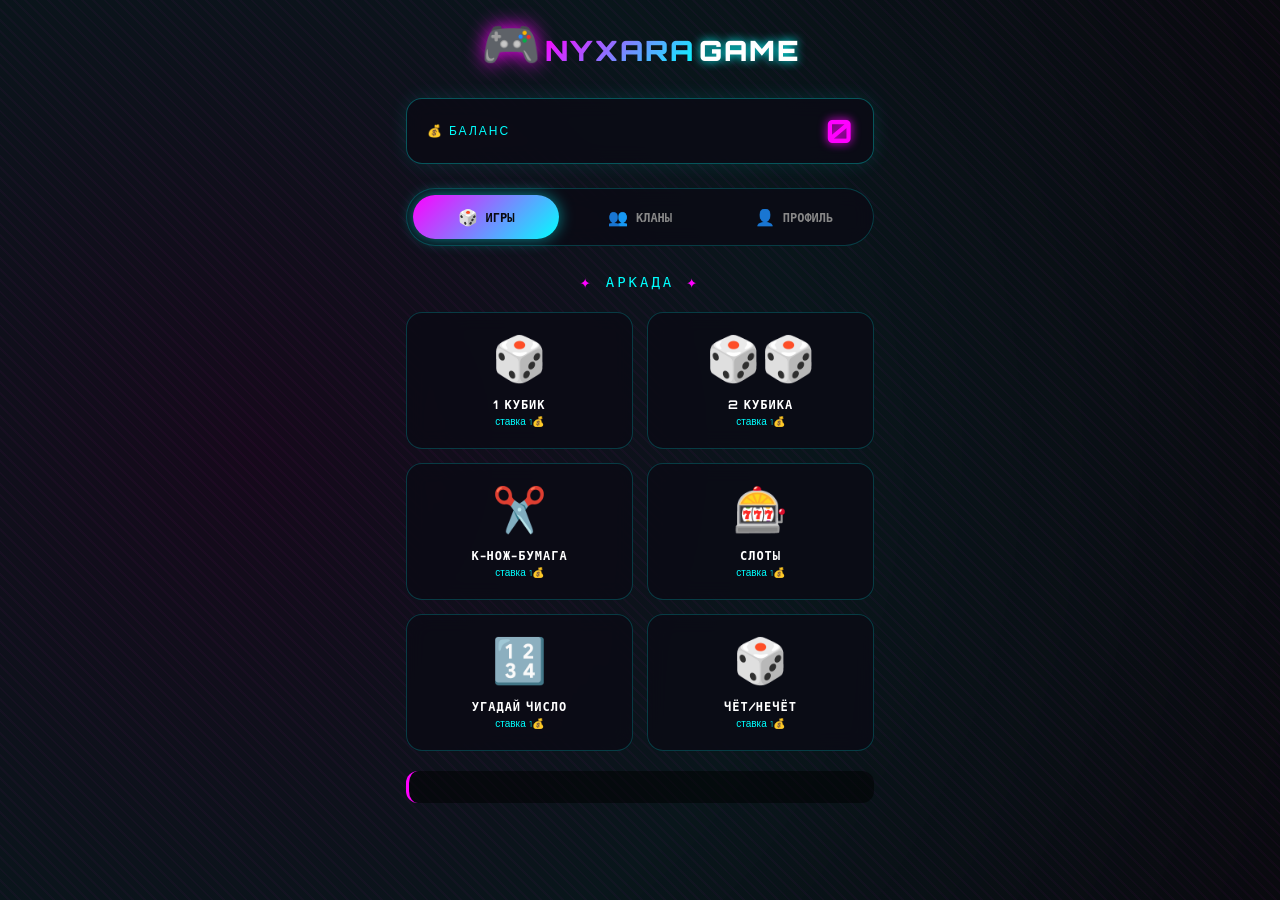
==== web_app/index.html @ 73803b93 "Add files via upload" ====
<!DOCTYPE html>
<html lang="ru">
<head>
    <meta charset="UTF-8">
    <meta name="viewport" content="width=device-width, initial-scale=1.0, user-scalable=no">
    <title>NYXARA GAME</title>
    <link rel="stylesheet" href="style.css">
    <script src="https://telegram.org/js/telegram-web-app.js"></script>
</head>
<body>
    <div class="container">
        <!-- Анимированный фон -->
        <div class="glow-bg"></div>
        
        <!-- Шапка -->
        <div class="header">
            <div class="logo">
                <span class="logo-icon">🎮</span>
                <span class="logo-text">NYXARA</span>
                <span class="logo-glow">GAME</span>
            </div>
            <div class="balance-card">
                <span class="balance-label">💰 БАЛАНС</span>
                <span class="balance-value" id="balance">0</span>
            </div>
        </div>

        <!-- Вкладки -->
        <div class="tabs">
            <button class="tab-btn active" data-tab="games">
                <span class="tab-icon">🎲</span>
                <span>ИГРЫ</span>
            </button>
            <button class="tab-btn" data-tab="clans">
                <span class="tab-icon">👥</span>
                <span>КЛАНЫ</span>
            </button>
            <button class="tab-btn" data-tab="profile">
                <span class="tab-icon">👤</span>
                <span>ПРОФИЛЬ</span>
            </button>
        </div>

        <!-- Вкладка ИГРЫ -->
        <div id="games-tab" class="tab-content active">
            <div class="section-title">
                <span class="title-accent">✦</span> АРКАДА <span class="title-accent">✦</span>
            </div>
            <div class="games-grid">
                <div class="game-card" onclick="showGameModal('dice1')">
                    <div class="game-icon">🎲</div>
                    <div class="game-name">1 КУБИК</div>
                    <div class="game-bet">ставка 1💰</div>
                    <div class="game-hover">▶ ИГРАТЬ</div>
                </div>
                <div class="game-card" onclick="showGameModal('dice2')">
                    <div class="game-icon">🎲🎲</div>
                    <div class="game-name">2 КУБИКА</div>
                    <div class="game-bet">ставка 1💰</div>
                    <div class="game-hover">▶ ИГРАТЬ</div>
                </div>
                <div class="game-card" onclick="showGameModal('rps')">
                    <div class="game-icon">✂️</div>
                    <div class="game-name">К-НОЖ-БУМАГА</div>
                    <div class="game-bet">ставка 1💰</div>
                    <div class="game-hover">▶ ИГРАТЬ</div>
                </div>
                <div class="game-card" onclick="showGameModal('slots')">
                    <div class="game-icon">🎰</div>
                    <div class="game-name">СЛОТЫ</div>
                    <div class="game-bet">ставка 1💰</div>
                    <div class="game-hover">▶ ИГРАТЬ</div>
                </div>
                <div class="game-card" onclick="showGameModal('guess')">
                    <div class="game-icon">🔢</div>
                    <div class="game-name">УГАДАЙ ЧИСЛО</div>
                    <div class="game-bet">ставка 1💰</div>
                    <div class="game-hover">▶ ИГРАТЬ</div>
                </div>
                <div class="game-card" onclick="showGameModal('evenodd')">
                    <div class="game-icon">🎲</div>
                    <div class="game-name">ЧЁТ/НЕЧЁТ</div>
                    <div class="game-bet">ставка 1💰</div>
                    <div class="game-hover">▶ ИГРАТЬ</div>
                </div>
            </div>
            <div id="game-result" class="game-result"></div>
        </div>

        <!-- Вкладка КЛАНЫ -->
        <div id="clans-tab" class="tab-content">
            <div class="section-title">
                <span class="title-accent">✦</span> ГИЛЬДИЯ <span class="title-accent">✦</span>
            </div>
            <div id="clan-info" class="clan-card">
                <div class="loading-spinner"></div>
                <div class="loading-text">ЗАГРУЗКА...</div>
            </div>
            <div class="clan-buttons">
                <button class="btn btn-neon" onclick="showCreateClan()">
                    <span>📋</span> СОЗДАТЬ КЛАН
                </button>
                <button class="btn btn-neon" onclick="showJoinClan()">
                    <span>🔍</span> ВСТУПИТЬ В КЛАН
                </button>
                <button class="btn btn-danger" onclick="leaveClan()">
                    <span>🚪</span> ПОКИНУТЬ КЛАН
                </button>
            </div>
        </div>

        <!-- Вкладка ПРОФИЛЬ -->
        <div id="profile-tab" class="tab-content">
            <div class="profile-card">
                <div class="profile-avatar">
                    <div class="avatar-glow"></div>
                    <div class="avatar-icon">👾</div>
                </div>
                <div class="profile-name" id="username">NYXARA</div>
                <div class="profile-stats">
                    <div class="stat-box">
                        <div class="stat-value" id="games">0</div>
                        <div class="stat-label">ИГР</div>
                    </div>
                    <div class="stat-box">
                        <div class="stat-value" id="wins">0</div>
                        <div class="stat-label">ПОБЕД</div>
                    </div>
                </div>
                <button class="btn btn-gold" onclick="getBonus()">
                    <span>🎁</span> ЕЖЕДНЕВНЫЙ БОНУС
                </button>
                <button class="btn btn-neon" onclick="getReferral()">
                    <span>👥</span> РЕФЕРАЛЬНАЯ ССЫЛКА
                </button>
            </div>
        </div>
    </div>

    <!-- Модальное окно для игр -->
    <div id="game-modal" class="modal">
        <div class="modal-content game-modal">
            <div class="modal-header">
                <span class="modal-title" id="modal-title">ИГРА</span>
                <span class="close" onclick="closeGameModal()">&times;</span>
            </div>
            <div id="game-modal-body" class="modal-body"></div>
        </div>
    </div>

    <!-- Модальное окно для рефералов -->
    <div id="referral-modal" class="modal">
        <div class="modal-content">
            <div class="modal-header">
                <span class="modal-title">👥 РЕФЕРАЛЬНАЯ ССЫЛКА</span>
                <span class="close" onclick="closeReferralModal()">&times;</span>
            </div>
            <div id="referral-body" class="modal-body"></div>
        </div>
    </div>

    <!-- Уведомления -->
    <div id="toast" class="toast"></div>

    <script src="script.js"></script>
</body>
</html>
---- web_app/style.css ----
@import url('https://fonts.googleapis.com/css2?family=Orbitron:wght@400;700;900&family=Rajdhani:wght@300;400;600&display=swap');

* {
    margin: 0;
    padding: 0;
    box-sizing: border-box;
}

body {
    font-family: 'Rajdhani', 'Orbitron', sans-serif;
    background: #0a0a0f;
    min-height: 100vh;
    color: #fff;
    overflow-x: hidden;
}

/* Анимированный фон */
.glow-bg {
    position: fixed;
    top: 0;
    left: 0;
    width: 100%;
    height: 100%;
    background: radial-gradient(circle at 20% 50%, rgba(255, 0, 255, 0.05) 0%, rgba(0, 255, 255, 0.05) 50%, #0a0a0f 100%);
    z-index: -2;
}

.glow-bg::before {
    content: '';
    position: absolute;
    width: 200%;
    height: 200%;
    top: -50%;
    left: -50%;
    background: repeating-linear-gradient(
        45deg,
        rgba(255, 0, 255, 0.03) 0px,
        rgba(255, 0, 255, 0.03) 2px,
        transparent 2px,
        transparent 8px
    );
    animation: bgMove 20s linear infinite;
}

@keyframes bgMove {
    0% { transform: translate(0, 0); }
    100% { transform: translate(50px, 50px); }
}

.container {
    max-width: 500px;
    margin: 0 auto;
    padding: 16px;
    position: relative;
    z-index: 1;
}

/* Шапка */
.header {
    text-align: center;
    margin-bottom: 24px;
}

.logo {
    margin-bottom: 20px;
}

.logo-icon {
    font-size: 48px;
    filter: drop-shadow(0 0 10px #ff00ff);
    display: inline-block;
    animation: pulse 2s infinite;
}

@keyframes pulse {
    0%, 100% { transform: scale(1); text-shadow: 0 0 5px #ff00ff; }
    50% { transform: scale(1.05); text-shadow: 0 0 20px #ff00ff; }
}

.logo-text {
    font-family: 'Orbitron', monospace;
    font-size: 28px;
    font-weight: 900;
    background: linear-gradient(135deg, #ff00ff, #00ffff);
    -webkit-background-clip: text;
    background-clip: text;
    color: transparent;
    letter-spacing: 2px;
}

.logo-glow {
    font-family: 'Orbitron', monospace;
    font-size: 28px;
    font-weight: 900;
    color: #fff;
    text-shadow: 0 0 10px #00ffff;
    letter-spacing: 2px;
}

.balance-card {
    background: rgba(10, 10, 20, 0.8);
    backdrop-filter: blur(10px);
    border: 1px solid rgba(0, 255, 255, 0.3);
    border-radius: 16px;
    padding: 12px 20px;
    display: flex;
    justify-content: space-between;
    align-items: center;
    box-shadow: 0 0 20px rgba(0, 255, 255, 0.1);
}

.balance-label {
    font-size: 12px;
    letter-spacing: 2px;
    color: #00ffff;
    text-transform: uppercase;
}

.balance-value {
    font-size: 32px;
    font-weight: bold;
    font-family: 'Orbitron', monospace;
    color: #ff00ff;
    text-shadow: 0 0 10px #ff00ff;
}

/* Вкладки */
.tabs {
    display: flex;
    gap: 8px;
    background: rgba(10, 10, 20, 0.8);
    backdrop-filter: blur(10px);
    border-radius: 60px;
    padding: 6px;
    margin-bottom: 24px;
    border: 1px solid rgba(0, 255, 255, 0.2);
}

.tab-btn {
    flex: 1;
    padding: 12px;
    border: none;
    background: transparent;
    color: #888;
    font-family: 'Orbitron', monospace;
    font-size: 12px;
    font-weight: bold;
    border-radius: 60px;
    cursor: pointer;
    transition: all 0.3s;
    display: flex;
    align-items: center;
    justify-content: center;
    gap: 8px;
}

.tab-btn .tab-icon {
    font-size: 16px;
}

.tab-btn.active {
    background: linear-gradient(135deg, #ff00ff, #00ffff);
    color: #0a0a0f;
    box-shadow: 0 0 15px rgba(0, 255, 255, 0.5);
}

.tab-content {
    display: none;
}

.tab-content.active {
    display: block;
    animation: fadeIn 0.4s ease;
}

@keyframes fadeIn {
    from { opacity: 0; transform: translateY(20px); }
    to { opacity: 1; transform: translateY(0); }
}

/* Секции */
.section-title {
    text-align: center;
    font-family: 'Orbitron', monospace;
    font-size: 14px;
    letter-spacing: 3px;
    color: #00ffff;
    margin-bottom: 20px;
    display: flex;
    align-items: center;
    justify-content: center;
    gap: 12px;
}

.title-accent {
    color: #ff00ff;
    font-size: 18px;
}

/* Игры */
.games-grid {
    display: grid;
    grid-template-columns: repeat(2, 1fr);
    gap: 14px;
    margin-bottom: 20px;
}

.game-card {
    background: rgba(10, 10, 20, 0.8);
    backdrop-filter: blur(10px);
    border: 1px solid rgba(0, 255, 255, 0.2);
    border-radius: 16px;
    padding: 20px;
    text-align: center;
    cursor: pointer;
    transition: all 0.3s;
    position: relative;
    overflow: hidden;
}

.game-card::before {
    content: '';
    position: absolute;
    top: 0;
    left: -100%;
    width: 100%;
    height: 100%;
    background: linear-gradient(90deg, transparent, rgba(0, 255, 255, 0.1), transparent);
    transition: left 0.5s;
}

.game-card:hover::before {
    left: 100%;
}

.game-card:hover {
    border-color: #ff00ff;
    transform: translateY(-3px);
    box-shadow: 0 5px 20px rgba(255, 0, 255, 0.2);
}

.game-icon {
    font-size: 44px;
    margin-bottom: 8px;
}

.game-name {
    font-family: 'Orbitron', monospace;
    font-size: 12px;
    font-weight: bold;
    letter-spacing: 1px;
    margin-bottom: 4px;
}

.game-bet {
    font-size: 10px;
    color: #00ffff;
}

.game-hover {
    position: absolute;
    bottom: -30px;
    left: 0;
    right: 0;
    background: linear-gradient(135deg, #ff00ff, #00ffff);
    color: #0a0a0f;
    font-size: 10px;
    font-weight: bold;
    padding: 6px;
    transition: bottom 0.3s;
}

.game-card:hover .game-hover {
    bottom: 0;
}

.game-result {
    background: rgba(0, 0, 0, 0.5);
    border-radius: 12px;
    padding: 16px;
    text-align: center;
    font-size: 14px;
    border-left: 3px solid #ff00ff;
}

/* Кланы */
.clan-card {
    background: rgba(10, 10, 20, 0.8);
    backdrop-filter: blur(10px);
    border: 1px solid rgba(0, 255, 255, 0.3);
    border-radius: 20px;
    padding: 24px;
    text-align: center;
    margin-bottom: 20px;
}

.clan-emoji {
    font-size: 64px;
    margin-bottom: 12px;
}

.clan-name {
    font-family: 'Orbitron', monospace;
    font-size: 24px;
    font-weight: bold;
    color: #ff00ff;
    margin-bottom: 8px;
}

.clan-owner {
    font-size: 12px;
    color: #00ffff;
}

.clan-buttons {
    display: flex;
    flex-direction: column;
    gap: 10px;
}

/* Профиль */
.profile-card {
    background: rgba(10, 10, 20, 0.8);
    backdrop-filter: blur(10px);
    border: 1px solid rgba(0, 255, 255, 0.3);
    border-radius: 24px;
    padding: 28px 20px;
    text-align: center;
}

.profile-avatar {
    position: relative;
    display: inline-block;
    margin-bottom: 16px;
}

.avatar-glow {
    position: absolute;
    top: -5px;
    left: -5px;
    right: -5px;
    bottom: -5px;
    border-radius: 50%;
    background: linear-gradient(135deg, #ff00ff, #00ffff);
    opacity: 0.5;
    filter: blur(10px);
    z-index: -1;
}

.avatar-icon {
    font-size: 64px;
}

.profile-name {
    font-family: 'Orbitron', monospace;
    font-size: 20px;
    font-weight: bold;
    margin-bottom: 20px;
    color: #00ffff;
}

.profile-stats {
    display: flex;
    justify-content: center;
    gap: 30px;
    margin-bottom: 24px;
}

.stat-box {
    text-align: center;
}

.stat-value {
    font-family: 'Orbitron', monospace;
    font-size: 28px;
    font-weight: bold;
    color: #ff00ff;
}

.stat-label {
    font-size: 10px;
    letter-spacing: 2px;
    color: #888;
}

/* Кнопки */
.btn {
    width: 100%;
    padding: 14px;
    border: none;
    border-radius: 12px;
    font-family: 'Orbitron', monospace;
    font-size: 12px;
    font-weight: bold;
    letter-spacing: 1px;
    cursor: pointer;
    transition: all 0.3s;
    display: flex;
    align-items: center;
    justify-content: center;
    gap: 10px;
    margin-bottom: 10px;
}

.btn-gold {
    background: linear-gradient(135deg, #ffd700, #ffaa00);
    color: #0a0a0f;
    box-shadow: 0 0 15px rgba(255, 215, 0, 0.3);
}

.btn-gold:hover {
    transform: translateY(-2px);
    box-shadow: 0 5px 25px rgba(255, 215, 0, 0.5);
}

.btn-neon {
    background: rgba(0, 255, 255, 0.1);
    border: 1px solid #00ffff;
    color: #00ffff;
}

.btn-neon:hover {
    background: rgba(0, 255, 255, 0.2);
    box-shadow: 0 0 15px rgba(0, 255, 255, 0.3);
    transform: translateY(-2px);
}

.btn-danger {
    background: rgba(255, 0, 0, 0.2);
    border: 1px solid #ff4444;
    color: #ff4444;
}

.btn-danger:hover {
    background: rgba(255, 0, 0, 0.3);
    transform: translateY(-2px);
}

/* Модальные окна */
.modal {
    display: none;
    position: fixed;
    top: 0;
    left: 0;
    width: 100%;
    height: 100%;
    background: rgba(0, 0, 0, 0.9);
    backdrop-filter: blur(5px);
    z-index: 2000;
    justify-content: center;
    align-items: center;
}

.modal-content {
    background: linear-gradient(135deg, #1a1a2e, #0a0a1a);
    border: 1px solid #ff00ff;
    border-radius: 24px;
    width: 90%;
    max-width: 350px;
    position: relative;
    box-shadow: 0 0 50px rgba(255, 0, 255, 0.3);
}

.modal-header {
    padding: 16px 20px;
    border-bottom: 1px solid rgba(0, 255, 255, 0.3);
    display: flex;
    justify-content: space-between;
    align-items: center;
}

.modal-title {
    font-family: 'Orbitron', monospace;
    font-size: 16px;
    font-weight: bold;
    color: #ff00ff;
}

.close {
    font-size: 28px;
    cursor: pointer;
    color: #888;
    transition: color 0.3s;
}

.close:hover {
    color: #ff00ff;
}

.modal-body {
    padding: 24px;
}

/* Формы в модалках */
.modal-input {
    width: 100%;
    padding: 14px;
    margin: 12px 0;
    background: rgba(0, 0, 0, 0.5);
    border: 1px solid #00ffff;
    border-radius: 12px;
    color: white;
    font-size: 16px;
    font-family: monospace;
}

.modal-input:focus {
    outline: none;
    border-color: #ff00ff;
    box-shadow: 0 0 10px #ff00ff;
}

/* Игровые элементы */
.dice-buttons {
    display: grid;
    grid-template-columns: repeat(3, 1fr);
    gap: 12px;
    margin: 20px 0;
}

.dice-btn {
    background: rgba(0, 255, 255, 0.1);
    border: 1px solid #00ffff;
    padding: 16px;
    font-size: 24px;
    font-weight: bold;
    border-radius: 12px;
    cursor: pointer;
    transition: all 0.2s;
}

.dice-btn:hover {
    background: rgba(0, 255, 255, 0.3);
    transform: scale(1.05);
}

.rps-buttons {
    display: flex;
    gap: 12px;
    margin: 20px 0;
}

.rps-btn {
    flex: 1;
    background: rgba(0, 255, 255, 0.1);
    border: 1px solid #00ffff;
    padding: 16px;
    font-size: 28px;
    border-radius: 12px;
    cursor: pointer;
    transition: all 0.2s;
}

.rps-btn:hover {
    background: rgba(0, 255, 255, 0.3);
    transform: scale(1.05);
}

.evenodd-buttons {
    display: flex;
    gap: 12px;
    margin: 20px 0;
}

.evenodd-btn {
    flex: 1;
    background: rgba(0, 255, 255, 0.1);
    border: 1px solid #00ffff;
    padding: 16px;
    font-size: 18px;
    font-weight: bold;
    border-radius: 12px;
    cursor: pointer;
    transition: all 0.2s;
}

/* Загрузка */
.loading-spinner {
    width: 40px;
    height: 40px;
    border: 3px solid rgba(0, 255, 255, 0.2);
    border-top-color: #00ffff;
    border-radius: 50%;
    animation: spin 1s linear infinite;
    margin: 20px auto;
}

@keyframes spin {
    to { transform: rotate(360deg); }
}

.loading-text {
    text-align: center;
    color: #888;
    font-size: 12px;
    letter-spacing: 2px;
}

/* Уведомления */
.toast {
    position: fixed;
    bottom: 20px;
    left: 50%;
    transform: translateX(-50%);
    background: rgba(0, 0, 0, 0.95);
    border: 1px solid #ff00ff;
    border-radius: 30px;
    padding: 12px 24px;
    font-size: 14px;
    font-weight: bold;
    z-index: 3000;
    display: none;
    white-space: nowrap;
    font-family: monospace;
}

.toast.show {
    display: block;
    animation: slideUp 0.3s ease;
}

@keyframes slideUp {
    from { transform: translate(-50%, 100px); opacity: 0; }
    to { transform: translate(-50%, 0); opacity: 1; }
}

/* Адаптив */
@media (max-width: 450px) {
    .container {
        padding: 12px;
    }
    
    .games-grid {
        gap: 10px;
    }
    
    .game-card {
        padding: 14px;
    }
    
    .game-icon {
        font-size: 36px;
    }
    
    .game-name {
        font-size: 10px;
    }
}
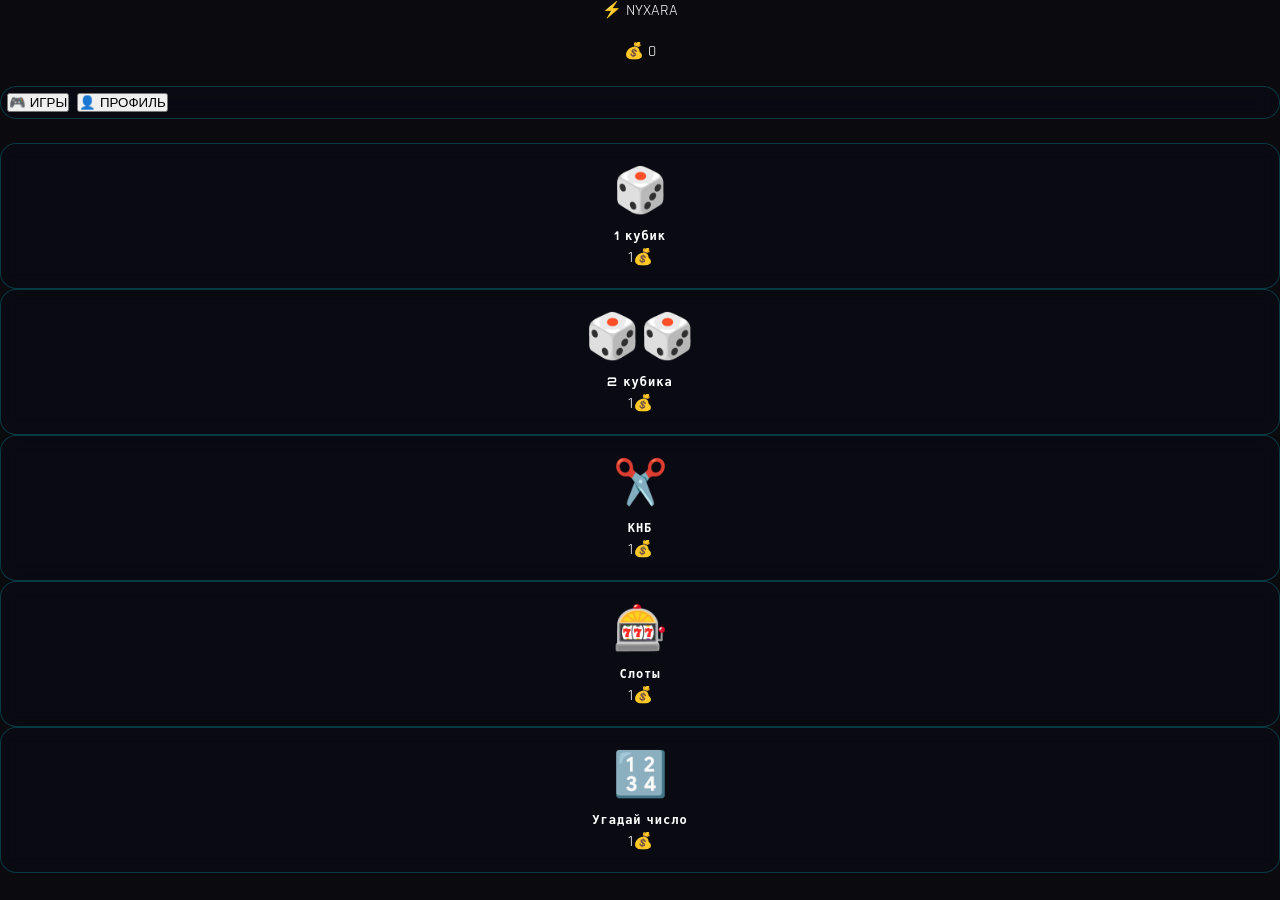
==== commit 026c03fd: "Update index.html" ====
--- a/web_app/index.html
+++ b/web_app/index.html
@@ -3,165 +3,76 @@
 <head>
     <meta charset="UTF-8">
     <meta name="viewport" content="width=device-width, initial-scale=1.0, user-scalable=no">
-    <title>NYXARA GAME</title>
+    <title>NYXARA</title>
     <link rel="stylesheet" href="style.css">
     <script src="https://telegram.org/js/telegram-web-app.js"></script>
 </head>
 <body>
-    <div class="container">
-        <!-- Анимированный фон -->
-        <div class="glow-bg"></div>
-        
-        <!-- Шапка -->
+    <div class="app">
         <div class="header">
-            <div class="logo">
-                <span class="logo-icon">🎮</span>
-                <span class="logo-text">NYXARA</span>
-                <span class="logo-glow">GAME</span>
-            </div>
-            <div class="balance-card">
-                <span class="balance-label">💰 БАЛАНС</span>
-                <span class="balance-value" id="balance">0</span>
-            </div>
+            <div class="logo">⚡ NYXARA</div>
+            <div class="balance">💰 <span id="balance">0</span></div>
         </div>
 
-        <!-- Вкладки -->
         <div class="tabs">
-            <button class="tab-btn active" data-tab="games">
-                <span class="tab-icon">🎲</span>
-                <span>ИГРЫ</span>
-            </button>
-            <button class="tab-btn" data-tab="clans">
-                <span class="tab-icon">👥</span>
-                <span>КЛАНЫ</span>
-            </button>
-            <button class="tab-btn" data-tab="profile">
-                <span class="tab-icon">👤</span>
-                <span>ПРОФИЛЬ</span>
-            </button>
+            <button class="tab active" data-tab="games">🎮 ИГРЫ</button>
+            <button class="tab" data-tab="profile">👤 ПРОФИЛЬ</button>
         </div>
 
-        <!-- Вкладка ИГРЫ -->
-        <div id="games-tab" class="tab-content active">
-            <div class="section-title">
-                <span class="title-accent">✦</span> АРКАДА <span class="title-accent">✦</span>
-            </div>
-            <div class="games-grid">
-                <div class="game-card" onclick="showGameModal('dice1')">
+        <div id="games" class="tab-content active">
+            <div class="game-list">
+                <div class="game-card" onclick="gameDice1()">
                     <div class="game-icon">🎲</div>
-                    <div class="game-name">1 КУБИК</div>
-                    <div class="game-bet">ставка 1💰</div>
-                    <div class="game-hover">▶ ИГРАТЬ</div>
+                    <div class="game-name">1 кубик</div>
+                    <div class="game-cost">1💰</div>
                 </div>
-                <div class="game-card" onclick="showGameModal('dice2')">
+                <div class="game-card" onclick="gameDice2()">
                     <div class="game-icon">🎲🎲</div>
-                    <div class="game-name">2 КУБИКА</div>
-                    <div class="game-bet">ставка 1💰</div>
-                    <div class="game-hover">▶ ИГРАТЬ</div>
+                    <div class="game-name">2 кубика</div>
+                    <div class="game-cost">1💰</div>
                 </div>
-                <div class="game-card" onclick="showGameModal('rps')">
+                <div class="game-card" onclick="gameRPS()">
                     <div class="game-icon">✂️</div>
-                    <div class="game-name">К-НОЖ-БУМАГА</div>
-                    <div class="game-bet">ставка 1💰</div>
-                    <div class="game-hover">▶ ИГРАТЬ</div>
+                    <div class="game-name">КНБ</div>
+                    <div class="game-cost">1💰</div>
                 </div>
-                <div class="game-card" onclick="showGameModal('slots')">
+                <div class="game-card" onclick="gameSlots()">
                     <div class="game-icon">🎰</div>
-                    <div class="game-name">СЛОТЫ</div>
-                    <div class="game-bet">ставка 1💰</div>
-                    <div class="game-hover">▶ ИГРАТЬ</div>
+                    <div class="game-name">Слоты</div>
+                    <div class="game-cost">1💰</div>
                 </div>
-                <div class="game-card" onclick="showGameModal('guess')">
+                <div class="game-card" onclick="gameGuess()">
                     <div class="game-icon">🔢</div>
-                    <div class="game-name">УГАДАЙ ЧИСЛО</div>
-                    <div class="game-bet">ставка 1💰</div>
-                    <div class="game-hover">▶ ИГРАТЬ</div>
-                </div>
-                <div class="game-card" onclick="showGameModal('evenodd')">
-                    <div class="game-icon">🎲</div>
-                    <div class="game-name">ЧЁТ/НЕЧЁТ</div>
-                    <div class="game-bet">ставка 1💰</div>
-                    <div class="game-hover">▶ ИГРАТЬ</div>
+                    <div class="game-name">Угадай число</div>
+                    <div class="game-cost">1💰</div>
                 </div>
             </div>
-            <div id="game-result" class="game-result"></div>
+            <div id="result" class="result"></div>
         </div>
 
-        <!-- Вкладка КЛАНЫ -->
-        <div id="clans-tab" class="tab-content">
-            <div class="section-title">
-                <span class="title-accent">✦</span> ГИЛЬДИЯ <span class="title-accent">✦</span>
-            </div>
-            <div id="clan-info" class="clan-card">
-                <div class="loading-spinner"></div>
-                <div class="loading-text">ЗАГРУЗКА...</div>
-            </div>
-            <div class="clan-buttons">
-                <button class="btn btn-neon" onclick="showCreateClan()">
-                    <span>📋</span> СОЗДАТЬ КЛАН
-                </button>
-                <button class="btn btn-neon" onclick="showJoinClan()">
-                    <span>🔍</span> ВСТУПИТЬ В КЛАН
-                </button>
-                <button class="btn btn-danger" onclick="leaveClan()">
-                    <span>🚪</span> ПОКИНУТЬ КЛАН
-                </button>
-            </div>
-        </div>
-
-        <!-- Вкладка ПРОФИЛЬ -->
-        <div id="profile-tab" class="tab-content">
+        <div id="profile" class="tab-content">
             <div class="profile-card">
-                <div class="profile-avatar">
-                    <div class="avatar-glow"></div>
-                    <div class="avatar-icon">👾</div>
+                <div class="avatar">👤</div>
+                <div class="username" id="username">Игрок</div>
+                <div class="stats">
+                    <div>🎮 <span id="gamesCount">0</span></div>
+                    <div>🏆 <span id="winsCount">0</span></div>
                 </div>
-                <div class="profile-name" id="username">NYXARA</div>
-                <div class="profile-stats">
-                    <div class="stat-box">
-                        <div class="stat-value" id="games">0</div>
-                        <div class="stat-label">ИГР</div>
-                    </div>
-                    <div class="stat-box">
-                        <div class="stat-value" id="wins">0</div>
-                        <div class="stat-label">ПОБЕД</div>
-                    </div>
-                </div>
-                <button class="btn btn-gold" onclick="getBonus()">
-                    <span>🎁</span> ЕЖЕДНЕВНЫЙ БОНУС
-                </button>
-                <button class="btn btn-neon" onclick="getReferral()">
-                    <span>👥</span> РЕФЕРАЛЬНАЯ ССЫЛКА
-                </button>
+                <button class="bonus-btn" onclick="getBonus()">🎁 БОНУС</button>
             </div>
         </div>
     </div>
 
-    <!-- Модальное окно для игр -->
-    <div id="game-modal" class="modal">
-        <div class="modal-content game-modal">
+    <div id="modal" class="modal">
+        <div class="modal-content">
             <div class="modal-header">
-                <span class="modal-title" id="modal-title">ИГРА</span>
-                <span class="close" onclick="closeGameModal()">&times;</span>
+                <span id="modalTitle">ИГРА</span>
+                <span class="close" onclick="closeModal()">✕</span>
             </div>
-            <div id="game-modal-body" class="modal-body"></div>
+            <div id="modalBody"></div>
         </div>
     </div>
 
-    <!-- Модальное окно для рефералов -->
-    <div id="referral-modal" class="modal">
-        <div class="modal-content">
-            <div class="modal-header">
-                <span class="modal-title">👥 РЕФЕРАЛЬНАЯ ССЫЛКА</span>
-                <span class="close" onclick="closeReferralModal()">&times;</span>
-            </div>
-            <div id="referral-body" class="modal-body"></div>
-        </div>
-    </div>
-
-    <!-- Уведомления -->
-    <div id="toast" class="toast"></div>
-
     <script src="script.js"></script>
 </body>
-</html>+</html>
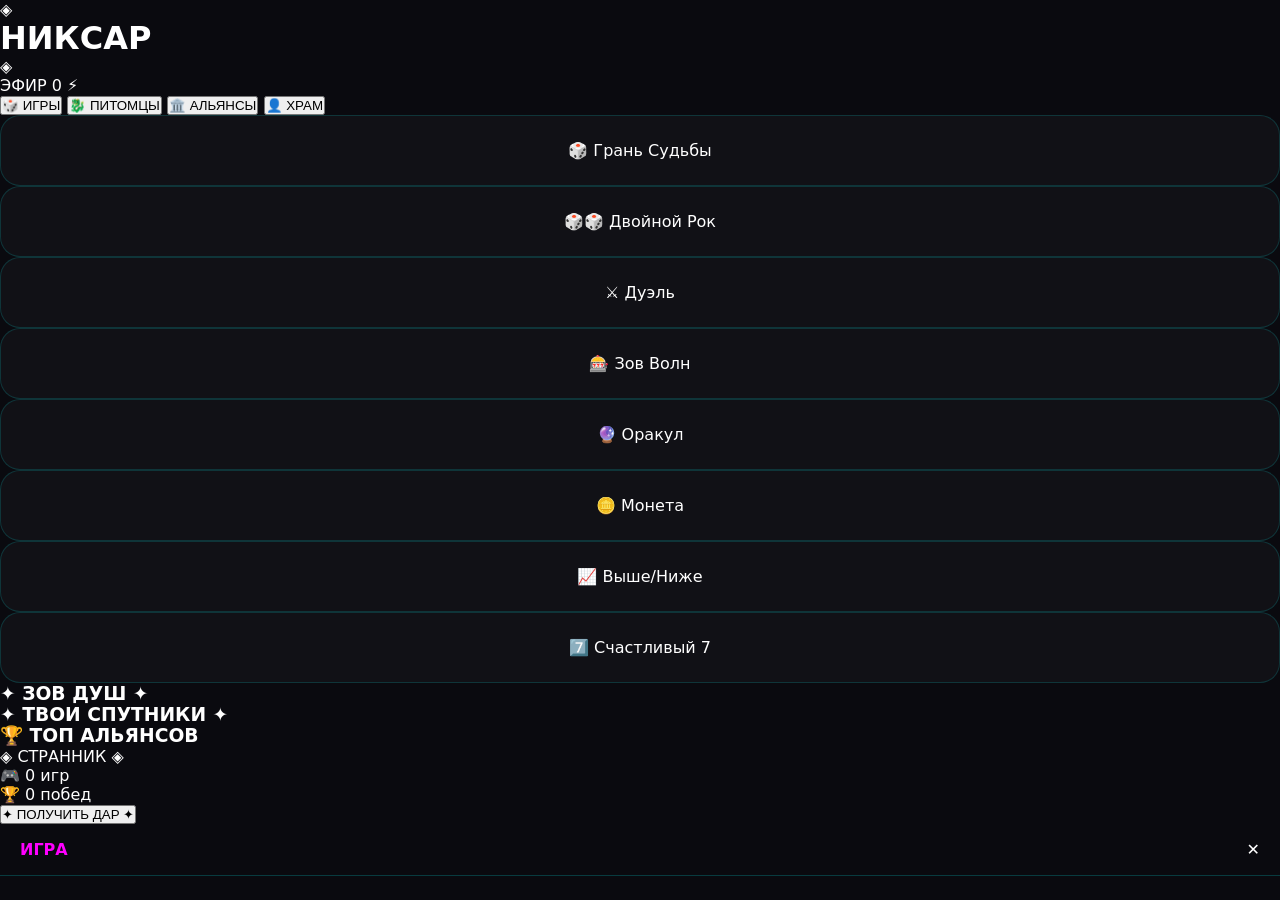
==== commit f80d89ba: "Update index.html" ====
--- a/web_app/index.html
+++ b/web_app/index.html
@@ -2,74 +2,96 @@
 <html lang="ru">
 <head>
     <meta charset="UTF-8">
-    <meta name="viewport" content="width=device-width, initial-scale=1.0, user-scalable=no">
-    <title>NYXARA</title>
+    <meta name="viewport" content="width=device-width, initial-scale=1.0, user-scalable=no, viewport-fit=cover">
+    <title>НИКСАР · Мистические врата</title>
     <link rel="stylesheet" href="style.css">
     <script src="https://telegram.org/js/telegram-web-app.js"></script>
 </head>
 <body>
-    <div class="app">
-        <div class="header">
-            <div class="logo">⚡ NYXARA</div>
-            <div class="balance">💰 <span id="balance">0</span></div>
+    <div class="cosmic-void"></div>
+    <div class="star-dust"></div>
+
+    <div class="game-universe">
+        <!-- Шапка -->
+        <header class="ethereal-header">
+            <div class="rune-title">
+                <span class="rune">◈</span>
+                <h1>НИКСАР</h1>
+                <span class="rune">◈</span>
+            </div>
+            <div class="soul-balance">
+                <span class="balance-name">ЭФИР</span>
+                <span class="balance-number" id="balance">0</span>
+                <span class="balance-sigil">⚡</span>
+            </div>
+        </header>
+
+        <!-- Навигация -->
+        <nav class="mystic-nav">
+            <button class="nav-tab active" data-tab="games">🎲 ИГРЫ</button>
+            <button class="nav-tab" data-tab="pets">🐉 ПИТОМЦЫ</button>
+            <button class="nav-tab" data-tab="alliances">🏛️ АЛЬЯНСЫ</button>
+            <button class="nav-tab" data-tab="profile">👤 ХРАМ</button>
+        </nav>
+
+        <!-- Вкладка ИГРЫ -->
+        <div id="games" class="dimension active">
+            <div class="games-crystal">
+                <!-- 15 игр (кратко) -->
+                <div class="game-card" data-game="dice1">🎲 Грань Судьбы</div>
+                <div class="game-card" data-game="dice2">🎲🎲 Двойной Рок</div>
+                <div class="game-card" data-game="rps">⚔️ Дуэль</div>
+                <div class="game-card" data-game="slots">🎰 Зов Волн</div>
+                <div class="game-card" data-game="guess">🔮 Оракул</div>
+                <div class="game-card" data-game="coinflip">🪙 Монета</div>
+                <div class="game-card" data-game="higher">📈 Выше/Ниже</div>
+                <div class="game-card" data-game="lucky7">7️⃣ Счастливый 7</div>
+            </div>
+            <div id="oracle-response" class="oracle-glow"></div>
         </div>
 
-        <div class="tabs">
-            <button class="tab active" data-tab="games">🎮 ИГРЫ</button>
-            <button class="tab" data-tab="profile">👤 ПРОФИЛЬ</button>
+        <!-- Вкладка ПИТОМЦЫ (магазин + мои питомцы) -->
+        <div id="pets" class="dimension">
+            <div class="pet-market">
+                <h3>✦ ЗОВ ДУШ ✦</h3>
+                <div id="shopPets" class="pet-grid"></div>
+                <h3>✦ ТВОИ СПУТНИКИ ✦</h3>
+                <div id="myPets" class="pet-grid"></div>
+            </div>
         </div>
 
-        <div id="games" class="tab-content active">
-            <div class="game-list">
-                <div class="game-card" onclick="gameDice1()">
-                    <div class="game-icon">🎲</div>
-                    <div class="game-name">1 кубик</div>
-                    <div class="game-cost">1💰</div>
-                </div>
-                <div class="game-card" onclick="gameDice2()">
-                    <div class="game-icon">🎲🎲</div>
-                    <div class="game-name">2 кубика</div>
-                    <div class="game-cost">1💰</div>
-                </div>
-                <div class="game-card" onclick="gameRPS()">
-                    <div class="game-icon">✂️</div>
-                    <div class="game-name">КНБ</div>
-                    <div class="game-cost">1💰</div>
-                </div>
-                <div class="game-card" onclick="gameSlots()">
-                    <div class="game-icon">🎰</div>
-                    <div class="game-name">Слоты</div>
-                    <div class="game-cost">1💰</div>
-                </div>
-                <div class="game-card" onclick="gameGuess()">
-                    <div class="game-icon">🔢</div>
-                    <div class="game-name">Угадай число</div>
-                    <div class="game-cost">1💰</div>
+        <!-- Вкладка АЛЬЯНСЫ -->
+        <div id="alliances" class="dimension">
+            <div class="alliance-temple">
+                <div id="alliancePanel"></div>
+                <div class="alliance-leaderboard">
+                    <h3>🏆 ТОП АЛЬЯНСОВ</h3>
+                    <div id="topAlliances"></div>
                 </div>
             </div>
-            <div id="result" class="result"></div>
         </div>
 
-        <div id="profile" class="tab-content">
-            <div class="profile-card">
-                <div class="avatar">👤</div>
-                <div class="username" id="username">Игрок</div>
-                <div class="stats">
-                    <div>🎮 <span id="gamesCount">0</span></div>
-                    <div>🏆 <span id="winsCount">0</span></div>
+        <!-- Вкладка ПРОФИЛЬ -->
+        <div id="profile" class="dimension">
+            <div class="profile-sanctum">
+                <div class="astral-id">◈ <span id="username">СТРАННИК</span> ◈</div>
+                <div class="stat-runes">
+                    <div>🎮 <span id="gamesCount">0</span> игр</div>
+                    <div>🏆 <span id="winsCount">0</span> побед</div>
                 </div>
-                <button class="bonus-btn" onclick="getBonus()">🎁 БОНУС</button>
+                <button id="bonusBtn" class="ritual-button">✦ ПОЛУЧИТЬ ДАР ✦</button>
             </div>
         </div>
     </div>
 
-    <div id="modal" class="modal">
-        <div class="modal-content">
+    <!-- Модалка для игр -->
+    <div id="gameModal" class="astral-modal">
+        <div class="modal-crystal">
             <div class="modal-header">
                 <span id="modalTitle">ИГРА</span>
-                <span class="close" onclick="closeModal()">✕</span>
+                <span class="modal-close">✕</span>
             </div>
-            <div id="modalBody"></div>
+            <div id="modalBody" class="modal-body"></div>
         </div>
     </div>
 
--- a/web_app/style.css
+++ b/web_app/style.css
@@ -1,5 +1,3 @@
-@import url('https://fonts.googleapis.com/css2?family=Orbitron:wght@400;700;900&family=Rajdhani:wght@300;400;600&display=swap');
-
 * {
     margin: 0;
     padding: 0;
@@ -7,161 +5,72 @@
 }
 
 body {
-    font-family: 'Rajdhani', 'Orbitron', sans-serif;
     background: #0a0a0f;
+    font-family: 'Segoe UI', system-ui, -apple-system, sans-serif;
+    color: #fff;
     min-height: 100vh;
-    color: #fff;
-    overflow-x: hidden;
-}
-
-/* Анимированный фон */
-.glow-bg {
-    position: fixed;
-    top: 0;
-    left: 0;
-    width: 100%;
-    height: 100%;
-    background: radial-gradient(circle at 20% 50%, rgba(255, 0, 255, 0.05) 0%, rgba(0, 255, 255, 0.05) 50%, #0a0a0f 100%);
-    z-index: -2;
-}
-
-.glow-bg::before {
-    content: '';
-    position: absolute;
-    width: 200%;
-    height: 200%;
-    top: -50%;
-    left: -50%;
-    background: repeating-linear-gradient(
-        45deg,
-        rgba(255, 0, 255, 0.03) 0px,
-        rgba(255, 0, 255, 0.03) 2px,
-        transparent 2px,
-        transparent 8px
-    );
-    animation: bgMove 20s linear infinite;
-}
-
-@keyframes bgMove {
-    0% { transform: translate(0, 0); }
-    100% { transform: translate(50px, 50px); }
-}
-
-.container {
+}
+
+.app {
     max-width: 500px;
     margin: 0 auto;
-    padding: 16px;
-    position: relative;
-    z-index: 1;
-}
-
-/* Шапка */
+    padding: 20px;
+}
+
 .header {
-    text-align: center;
-    margin-bottom: 24px;
+    display: flex;
+    justify-content: space-between;
+    align-items: baseline;
+    margin-bottom: 30px;
+    padding-bottom: 15px;
+    border-bottom: 1px solid rgba(0, 255, 255, 0.2);
 }
 
 .logo {
-    margin-bottom: 20px;
-}
-
-.logo-icon {
-    font-size: 48px;
-    filter: drop-shadow(0 0 10px #ff00ff);
-    display: inline-block;
-    animation: pulse 2s infinite;
-}
-
-@keyframes pulse {
-    0%, 100% { transform: scale(1); text-shadow: 0 0 5px #ff00ff; }
-    50% { transform: scale(1.05); text-shadow: 0 0 20px #ff00ff; }
-}
-
-.logo-text {
-    font-family: 'Orbitron', monospace;
-    font-size: 28px;
-    font-weight: 900;
-    background: linear-gradient(135deg, #ff00ff, #00ffff);
+    font-size: 22px;
+    font-weight: bold;
+    letter-spacing: 2px;
+    background: linear-gradient(135deg, #00ffff, #ff00ff);
     -webkit-background-clip: text;
     background-clip: text;
     color: transparent;
-    letter-spacing: 2px;
-}
-
-.logo-glow {
-    font-family: 'Orbitron', monospace;
-    font-size: 28px;
-    font-weight: 900;
-    color: #fff;
-    text-shadow: 0 0 10px #00ffff;
-    letter-spacing: 2px;
-}
-
-.balance-card {
-    background: rgba(10, 10, 20, 0.8);
-    backdrop-filter: blur(10px);
-    border: 1px solid rgba(0, 255, 255, 0.3);
-    border-radius: 16px;
-    padding: 12px 20px;
-    display: flex;
-    justify-content: space-between;
-    align-items: center;
-    box-shadow: 0 0 20px rgba(0, 255, 255, 0.1);
-}
-
-.balance-label {
-    font-size: 12px;
-    letter-spacing: 2px;
+}
+
+.balance {
+    font-size: 20px;
+    font-weight: bold;
     color: #00ffff;
-    text-transform: uppercase;
-}
-
-.balance-value {
-    font-size: 32px;
-    font-weight: bold;
-    font-family: 'Orbitron', monospace;
+}
+
+.balance span {
     color: #ff00ff;
-    text-shadow: 0 0 10px #ff00ff;
-}
-
-/* Вкладки */
+}
+
 .tabs {
     display: flex;
-    gap: 8px;
-    background: rgba(10, 10, 20, 0.8);
-    backdrop-filter: blur(10px);
+    gap: 10px;
+    margin-bottom: 25px;
+    background: rgba(255, 255, 255, 0.03);
     border-radius: 60px;
-    padding: 6px;
-    margin-bottom: 24px;
-    border: 1px solid rgba(0, 255, 255, 0.2);
-}
-
-.tab-btn {
+    padding: 5px;
+}
+
+.tab {
     flex: 1;
     padding: 12px;
     border: none;
     background: transparent;
     color: #888;
-    font-family: 'Orbitron', monospace;
-    font-size: 12px;
+    font-size: 14px;
     font-weight: bold;
     border-radius: 60px;
     cursor: pointer;
-    transition: all 0.3s;
-    display: flex;
-    align-items: center;
-    justify-content: center;
-    gap: 8px;
-}
-
-.tab-btn .tab-icon {
-    font-size: 16px;
-}
-
-.tab-btn.active {
-    background: linear-gradient(135deg, #ff00ff, #00ffff);
+    transition: all 0.2s;
+}
+
+.tab.active {
+    background: linear-gradient(135deg, #00ffff, #ff00ff);
     color: #0a0a0f;
-    box-shadow: 0 0 15px rgba(0, 255, 255, 0.5);
 }
 
 .tab-content {
@@ -170,273 +79,118 @@
 
 .tab-content.active {
     display: block;
-    animation: fadeIn 0.4s ease;
-}
-
-@keyframes fadeIn {
-    from { opacity: 0; transform: translateY(20px); }
+    animation: fade 0.3s;
+}
+
+@keyframes fade {
+    from { opacity: 0; transform: translateY(10px); }
     to { opacity: 1; transform: translateY(0); }
 }
 
-/* Секции */
-.section-title {
-    text-align: center;
-    font-family: 'Orbitron', monospace;
-    font-size: 14px;
-    letter-spacing: 3px;
-    color: #00ffff;
-    margin-bottom: 20px;
-    display: flex;
-    align-items: center;
-    justify-content: center;
-    gap: 12px;
-}
-
-.title-accent {
-    color: #ff00ff;
-    font-size: 18px;
-}
-
-/* Игры */
-.games-grid {
+.game-list {
     display: grid;
     grid-template-columns: repeat(2, 1fr);
-    gap: 14px;
-    margin-bottom: 20px;
+    gap: 15px;
 }
 
 .game-card {
-    background: rgba(10, 10, 20, 0.8);
-    backdrop-filter: blur(10px);
-    border: 1px solid rgba(0, 255, 255, 0.2);
-    border-radius: 16px;
-    padding: 20px;
-    text-align: center;
-    cursor: pointer;
-    transition: all 0.3s;
-    position: relative;
-    overflow: hidden;
-}
-
-.game-card::before {
-    content: '';
-    position: absolute;
-    top: 0;
-    left: -100%;
-    width: 100%;
-    height: 100%;
-    background: linear-gradient(90deg, transparent, rgba(0, 255, 255, 0.1), transparent);
-    transition: left 0.5s;
-}
-
-.game-card:hover::before {
-    left: 100%;
+    background: rgba(255, 255, 255, 0.03);
+    border: 1px solid rgba(0, 255, 255, 0.15);
+    border-radius: 20px;
+    padding: 25px 15px;
+    text-align: center;
+    cursor: pointer;
+    transition: all 0.2s;
 }
 
 .game-card:hover {
     border-color: #ff00ff;
-    transform: translateY(-3px);
-    box-shadow: 0 5px 20px rgba(255, 0, 255, 0.2);
+    background: rgba(255, 0, 255, 0.05);
+    transform: translateY(-2px);
 }
 
 .game-icon {
-    font-size: 44px;
-    margin-bottom: 8px;
+    font-size: 48px;
+    margin-bottom: 10px;
 }
 
 .game-name {
-    font-family: 'Orbitron', monospace;
+    font-size: 14px;
+    font-weight: bold;
+    margin-bottom: 5px;
+}
+
+.game-cost {
     font-size: 12px;
-    font-weight: bold;
-    letter-spacing: 1px;
-    margin-bottom: 4px;
-}
-
-.game-bet {
-    font-size: 10px;
     color: #00ffff;
 }
 
-.game-hover {
-    position: absolute;
-    bottom: -30px;
-    left: 0;
-    right: 0;
-    background: linear-gradient(135deg, #ff00ff, #00ffff);
-    color: #0a0a0f;
-    font-size: 10px;
-    font-weight: bold;
-    padding: 6px;
-    transition: bottom 0.3s;
-}
-
-.game-card:hover .game-hover {
-    bottom: 0;
-}
-
-.game-result {
-    background: rgba(0, 0, 0, 0.5);
-    border-radius: 12px;
-    padding: 16px;
+.result {
+    margin-top: 20px;
+    padding: 15px;
+    background: rgba(0, 255, 255, 0.05);
+    border-radius: 16px;
     text-align: center;
     font-size: 14px;
     border-left: 3px solid #ff00ff;
 }
 
-/* Кланы */
-.clan-card {
-    background: rgba(10, 10, 20, 0.8);
-    backdrop-filter: blur(10px);
-    border: 1px solid rgba(0, 255, 255, 0.3);
-    border-radius: 20px;
-    padding: 24px;
-    text-align: center;
-    margin-bottom: 20px;
-}
-
-.clan-emoji {
+.profile-card {
+    background: rgba(255, 255, 255, 0.03);
+    border-radius: 24px;
+    padding: 30px 20px;
+    text-align: center;
+    border: 1px solid rgba(0, 255, 255, 0.15);
+}
+
+.avatar {
     font-size: 64px;
-    margin-bottom: 12px;
-}
-
-.clan-name {
-    font-family: 'Orbitron', monospace;
-    font-size: 24px;
-    font-weight: bold;
-    color: #ff00ff;
-    margin-bottom: 8px;
-}
-
-.clan-owner {
-    font-size: 12px;
-    color: #00ffff;
-}
-
-.clan-buttons {
-    display: flex;
-    flex-direction: column;
-    gap: 10px;
-}
-
-/* Профиль */
-.profile-card {
-    background: rgba(10, 10, 20, 0.8);
-    backdrop-filter: blur(10px);
-    border: 1px solid rgba(0, 255, 255, 0.3);
-    border-radius: 24px;
-    padding: 28px 20px;
-    text-align: center;
-}
-
-.profile-avatar {
-    position: relative;
-    display: inline-block;
-    margin-bottom: 16px;
-}
-
-.avatar-glow {
-    position: absolute;
-    top: -5px;
-    left: -5px;
-    right: -5px;
-    bottom: -5px;
-    border-radius: 50%;
-    background: linear-gradient(135deg, #ff00ff, #00ffff);
-    opacity: 0.5;
-    filter: blur(10px);
-    z-index: -1;
-}
-
-.avatar-icon {
-    font-size: 64px;
-}
-
-.profile-name {
-    font-family: 'Orbitron', monospace;
+    margin-bottom: 10px;
+}
+
+.username {
     font-size: 20px;
     font-weight: bold;
     margin-bottom: 20px;
     color: #00ffff;
 }
 
-.profile-stats {
+.stats {
     display: flex;
     justify-content: center;
-    gap: 30px;
-    margin-bottom: 24px;
-}
-
-.stat-box {
-    text-align: center;
-}
-
-.stat-value {
-    font-family: 'Orbitron', monospace;
+    gap: 40px;
+    margin-bottom: 25px;
+}
+
+.stats div {
+    text-align: center;
+}
+
+.stats span {
     font-size: 28px;
     font-weight: bold;
     color: #ff00ff;
-}
-
-.stat-label {
-    font-size: 10px;
-    letter-spacing: 2px;
-    color: #888;
-}
-
-/* Кнопки */
-.btn {
+    display: block;
+}
+
+.bonus-btn {
     width: 100%;
     padding: 14px;
+    background: linear-gradient(135deg, #ff00ff, #00ffff);
     border: none;
-    border-radius: 12px;
-    font-family: 'Orbitron', monospace;
-    font-size: 12px;
-    font-weight: bold;
-    letter-spacing: 1px;
-    cursor: pointer;
-    transition: all 0.3s;
-    display: flex;
-    align-items: center;
-    justify-content: center;
-    gap: 10px;
-    margin-bottom: 10px;
-}
-
-.btn-gold {
-    background: linear-gradient(135deg, #ffd700, #ffaa00);
+    border-radius: 40px;
     color: #0a0a0f;
-    box-shadow: 0 0 15px rgba(255, 215, 0, 0.3);
-}
-
-.btn-gold:hover {
-    transform: translateY(-2px);
-    box-shadow: 0 5px 25px rgba(255, 215, 0, 0.5);
-}
-
-.btn-neon {
-    background: rgba(0, 255, 255, 0.1);
-    border: 1px solid #00ffff;
-    color: #00ffff;
-}
-
-.btn-neon:hover {
-    background: rgba(0, 255, 255, 0.2);
-    box-shadow: 0 0 15px rgba(0, 255, 255, 0.3);
-    transform: translateY(-2px);
-}
-
-.btn-danger {
-    background: rgba(255, 0, 0, 0.2);
-    border: 1px solid #ff4444;
-    color: #ff4444;
-}
-
-.btn-danger:hover {
-    background: rgba(255, 0, 0, 0.3);
-    transform: translateY(-2px);
-}
-
-/* Модальные окна */
+    font-size: 16px;
+    font-weight: bold;
+    cursor: pointer;
+    transition: all 0.2s;
+}
+
+.bonus-btn:hover {
+    transform: scale(1.02);
+    opacity: 0.9;
+}
+
 .modal {
     display: none;
     position: fixed;
@@ -444,205 +198,75 @@
     left: 0;
     width: 100%;
     height: 100%;
-    background: rgba(0, 0, 0, 0.9);
-    backdrop-filter: blur(5px);
-    z-index: 2000;
+    background: rgba(0, 0, 0, 0.95);
+    z-index: 1000;
     justify-content: center;
     align-items: center;
 }
 
 .modal-content {
-    background: linear-gradient(135deg, #1a1a2e, #0a0a1a);
+    background: #0a0a0f;
     border: 1px solid #ff00ff;
     border-radius: 24px;
     width: 90%;
     max-width: 350px;
-    position: relative;
-    box-shadow: 0 0 50px rgba(255, 0, 255, 0.3);
 }
 
 .modal-header {
     padding: 16px 20px;
-    border-bottom: 1px solid rgba(0, 255, 255, 0.3);
+    border-bottom: 1px solid rgba(0, 255, 255, 0.2);
     display: flex;
     justify-content: space-between;
     align-items: center;
 }
 
-.modal-title {
-    font-family: 'Orbitron', monospace;
-    font-size: 16px;
+.modal-header span:first-child {
     font-weight: bold;
     color: #ff00ff;
 }
 
 .close {
-    font-size: 28px;
+    font-size: 24px;
     cursor: pointer;
     color: #888;
-    transition: color 0.3s;
-}
-
-.close:hover {
-    color: #ff00ff;
-}
-
-.modal-body {
-    padding: 24px;
-}
-
-/* Формы в модалках */
-.modal-input {
-    width: 100%;
-    padding: 14px;
-    margin: 12px 0;
-    background: rgba(0, 0, 0, 0.5);
-    border: 1px solid #00ffff;
-    border-radius: 12px;
-    color: white;
-    font-size: 16px;
-    font-family: monospace;
-}
-
-.modal-input:focus {
-    outline: none;
-    border-color: #ff00ff;
-    box-shadow: 0 0 10px #ff00ff;
-}
-
-/* Игровые элементы */
-.dice-buttons {
+}
+
+.dice-grid {
     display: grid;
     grid-template-columns: repeat(3, 1fr);
     gap: 12px;
-    margin: 20px 0;
-}
-
-.dice-btn {
+    padding: 20px;
+}
+
+.dice-btn, .rps-btn {
     background: rgba(0, 255, 255, 0.1);
     border: 1px solid #00ffff;
     padding: 16px;
-    font-size: 24px;
-    font-weight: bold;
-    border-radius: 12px;
-    cursor: pointer;
-    transition: all 0.2s;
-}
-
-.dice-btn:hover {
-    background: rgba(0, 255, 255, 0.3);
-    transform: scale(1.05);
-}
-
-.rps-buttons {
+    font-size: 20px;
+    font-weight: bold;
+    border-radius: 16px;
+    cursor: pointer;
+    color: #fff;
+}
+
+.rps-group {
     display: flex;
     gap: 12px;
-    margin: 20px 0;
+    padding: 20px;
 }
 
 .rps-btn {
     flex: 1;
-    background: rgba(0, 255, 255, 0.1);
-    border: 1px solid #00ffff;
+    font-size: 28px;
+}
+
+.slot-btn {
+    width: calc(100% - 40px);
+    margin: 20px;
     padding: 16px;
-    font-size: 28px;
-    border-radius: 12px;
-    cursor: pointer;
-    transition: all 0.2s;
-}
-
-.rps-btn:hover {
-    background: rgba(0, 255, 255, 0.3);
-    transform: scale(1.05);
-}
-
-.evenodd-buttons {
-    display: flex;
-    gap: 12px;
-    margin: 20px 0;
-}
-
-.evenodd-btn {
-    flex: 1;
-    background: rgba(0, 255, 255, 0.1);
-    border: 1px solid #00ffff;
-    padding: 16px;
-    font-size: 18px;
-    font-weight: bold;
-    border-radius: 12px;
-    cursor: pointer;
-    transition: all 0.2s;
-}
-
-/* Загрузка */
-.loading-spinner {
-    width: 40px;
-    height: 40px;
-    border: 3px solid rgba(0, 255, 255, 0.2);
-    border-top-color: #00ffff;
-    border-radius: 50%;
-    animation: spin 1s linear infinite;
-    margin: 20px auto;
-}
-
-@keyframes spin {
-    to { transform: rotate(360deg); }
-}
-
-.loading-text {
-    text-align: center;
-    color: #888;
-    font-size: 12px;
-    letter-spacing: 2px;
-}
-
-/* Уведомления */
-.toast {
-    position: fixed;
-    bottom: 20px;
-    left: 50%;
-    transform: translateX(-50%);
-    background: rgba(0, 0, 0, 0.95);
-    border: 1px solid #ff00ff;
-    border-radius: 30px;
-    padding: 12px 24px;
-    font-size: 14px;
-    font-weight: bold;
-    z-index: 3000;
-    display: none;
-    white-space: nowrap;
-    font-family: monospace;
-}
-
-.toast.show {
-    display: block;
-    animation: slideUp 0.3s ease;
-}
-
-@keyframes slideUp {
-    from { transform: translate(-50%, 100px); opacity: 0; }
-    to { transform: translate(-50%, 0); opacity: 1; }
-}
-
-/* Адаптив */
-@media (max-width: 450px) {
-    .container {
-        padding: 12px;
-    }
-    
-    .games-grid {
-        gap: 10px;
-    }
-    
-    .game-card {
-        padding: 14px;
-    }
-    
-    .game-icon {
-        font-size: 36px;
-    }
-    
-    .game-name {
-        font-size: 10px;
-    }
-}+    background: linear-gradient(135deg, #ff00ff, #00ffff);
+    border: none;
+    border-radius: 40px;
+    font-weight: bold;
+    cursor: pointer;
+}
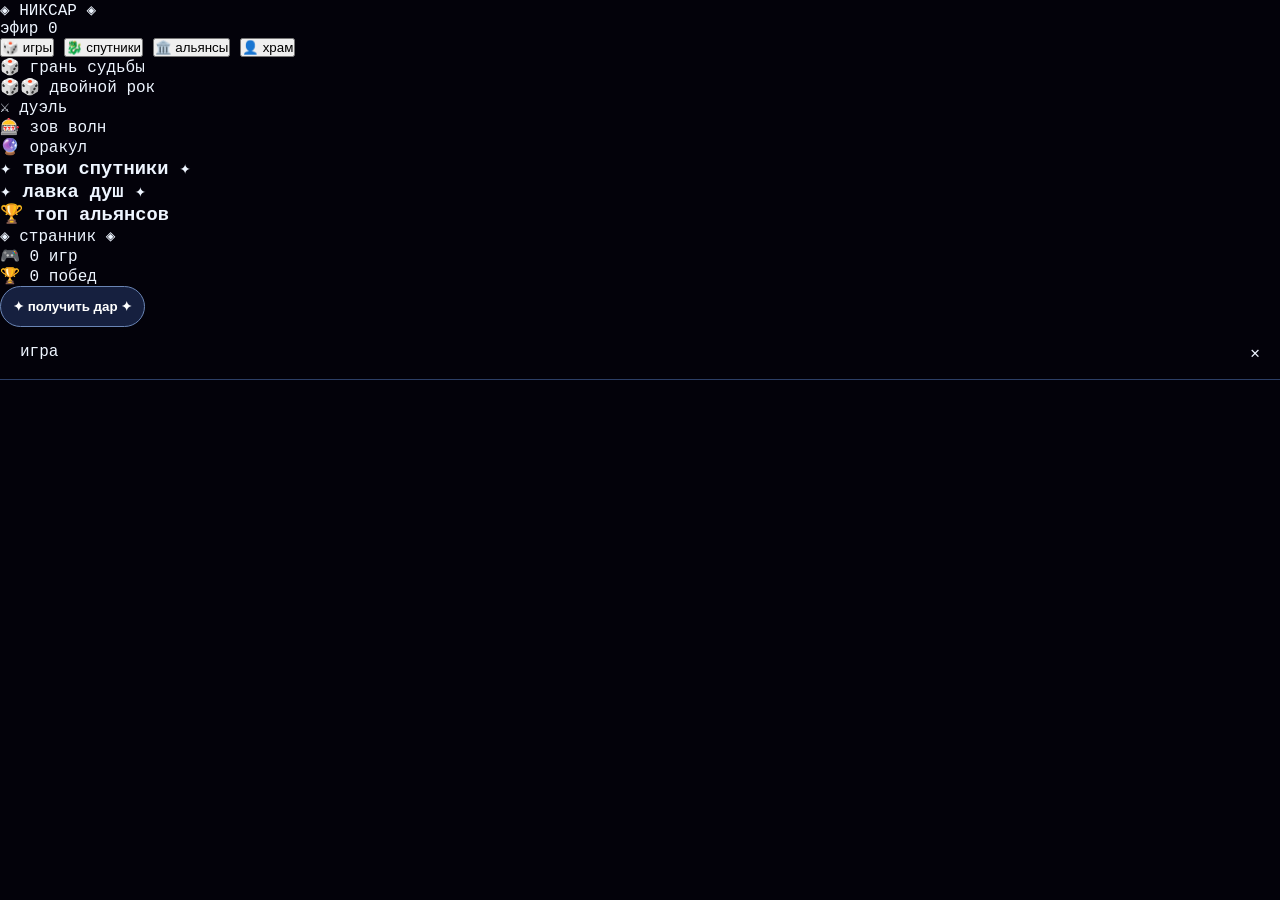
==== commit 7088a0d9: "Update index.html" ====
--- a/web_app/index.html
+++ b/web_app/index.html
@@ -3,95 +3,77 @@
 <head>
     <meta charset="UTF-8">
     <meta name="viewport" content="width=device-width, initial-scale=1.0, user-scalable=no, viewport-fit=cover">
-    <title>НИКСАР · Мистические врата</title>
+    <title>НИКСАР · Врата эфира</title>
     <link rel="stylesheet" href="style.css">
     <script src="https://telegram.org/js/telegram-web-app.js"></script>
 </head>
 <body>
-    <div class="cosmic-void"></div>
-    <div class="star-dust"></div>
+    <div class="mist"></div>
+    <div class="dark-veil"></div>
 
-    <div class="game-universe">
-        <!-- Шапка -->
-        <header class="ethereal-header">
-            <div class="rune-title">
-                <span class="rune">◈</span>
-                <h1>НИКСАР</h1>
-                <span class="rune">◈</span>
-            </div>
-            <div class="soul-balance">
-                <span class="balance-name">ЭФИР</span>
-                <span class="balance-number" id="balance">0</span>
-                <span class="balance-sigil">⚡</span>
+    <div class="nyxara-container">
+        <header class="rune-header">
+            <div class="sigil">◈ НИКСАР ◈</div>
+            <div class="ether-balance">
+                <span class="ether-label">эфир</span>
+                <span class="ether-value" id="balance">0</span>
             </div>
         </header>
 
-        <!-- Навигация -->
-        <nav class="mystic-nav">
-            <button class="nav-tab active" data-tab="games">🎲 ИГРЫ</button>
-            <button class="nav-tab" data-tab="pets">🐉 ПИТОМЦЫ</button>
-            <button class="nav-tab" data-tab="alliances">🏛️ АЛЬЯНСЫ</button>
-            <button class="nav-tab" data-tab="profile">👤 ХРАМ</button>
+        <nav class="mystic-tabs">
+            <button class="tab-btn active" data-tab="games">🎲 игры</button>
+            <button class="tab-btn" data-tab="pets">🐉 спутники</button>
+            <button class="tab-btn" data-tab="alliances">🏛️ альянсы</button>
+            <button class="tab-btn" data-tab="profile">👤 храм</button>
         </nav>
 
-        <!-- Вкладка ИГРЫ -->
-        <div id="games" class="dimension active">
-            <div class="games-crystal">
-                <!-- 15 игр (кратко) -->
-                <div class="game-card" data-game="dice1">🎲 Грань Судьбы</div>
-                <div class="game-card" data-game="dice2">🎲🎲 Двойной Рок</div>
-                <div class="game-card" data-game="rps">⚔️ Дуэль</div>
-                <div class="game-card" data-game="slots">🎰 Зов Волн</div>
-                <div class="game-card" data-game="guess">🔮 Оракул</div>
-                <div class="game-card" data-game="coinflip">🪙 Монета</div>
-                <div class="game-card" data-game="higher">📈 Выше/Ниже</div>
-                <div class="game-card" data-game="lucky7">7️⃣ Счастливый 7</div>
+        <div id="games" class="tab-pane active">
+            <div class="games-grid">
+                <div class="game-rune" data-game="dice1">🎲 грань судьбы</div>
+                <div class="game-rune" data-game="dice2">🎲🎲 двойной рок</div>
+                <div class="game-rune" data-game="rps">⚔️ дуэль</div>
+                <div class="game-rune" data-game="slots">🎰 зов волн</div>
+                <div class="game-rune" data-game="guess">🔮 оракул</div>
             </div>
-            <div id="oracle-response" class="oracle-glow"></div>
+            <div id="oracle" class="oracle-whisper"></div>
         </div>
 
-        <!-- Вкладка ПИТОМЦЫ (магазин + мои питомцы) -->
-        <div id="pets" class="dimension">
-            <div class="pet-market">
-                <h3>✦ ЗОВ ДУШ ✦</h3>
-                <div id="shopPets" class="pet-grid"></div>
-                <h3>✦ ТВОИ СПУТНИКИ ✦</h3>
-                <div id="myPets" class="pet-grid"></div>
+        <div id="pets" class="tab-pane">
+            <div class="pets-section">
+                <h3>✦ твои спутники ✦</h3>
+                <div id="myPets"></div>
+                <h3>✦ лавка душ ✦</h3>
+                <div id="shopPets"></div>
             </div>
         </div>
 
-        <!-- Вкладка АЛЬЯНСЫ -->
-        <div id="alliances" class="dimension">
-            <div class="alliance-temple">
-                <div id="alliancePanel"></div>
-                <div class="alliance-leaderboard">
-                    <h3>🏆 ТОП АЛЬЯНСОВ</h3>
-                    <div id="topAlliances"></div>
-                </div>
+        <div id="alliances" class="tab-pane">
+            <div id="alliancePanel"></div>
+            <div class="alliance-top">
+                <h3>🏆 топ альянсов</h3>
+                <div id="topAlliances"></div>
             </div>
         </div>
 
-        <!-- Вкладка ПРОФИЛЬ -->
-        <div id="profile" class="dimension">
-            <div class="profile-sanctum">
-                <div class="astral-id">◈ <span id="username">СТРАННИК</span> ◈</div>
-                <div class="stat-runes">
+        <div id="profile" class="tab-pane">
+            <div class="profile-shrine">
+                <div class="avatar-rune">◈ <span id="username">странник</span> ◈</div>
+                <div class="stats-runes">
                     <div>🎮 <span id="gamesCount">0</span> игр</div>
                     <div>🏆 <span id="winsCount">0</span> побед</div>
                 </div>
-                <button id="bonusBtn" class="ritual-button">✦ ПОЛУЧИТЬ ДАР ✦</button>
+                <button id="bonusBtn" class="ritual-button">✦ получить дар ✦</button>
             </div>
         </div>
     </div>
 
-    <!-- Модалка для игр -->
-    <div id="gameModal" class="astral-modal">
-        <div class="modal-crystal">
+    <div id="gameModal" class="modal-veil">
+        <div class="modal-rune">
             <div class="modal-header">
-                <span id="modalTitle">ИГРА</span>
+                <span id="modalTitle">игра</span>
                 <span class="modal-close">✕</span>
             </div>
-            <div id="modalBody" class="modal-body"></div>
+            <div id="modalBody"></div>
         </div>
     </div>
 
--- a/web_app/style.css
+++ b/web_app/style.css
@@ -2,271 +2,229 @@
     margin: 0;
     padding: 0;
     box-sizing: border-box;
+    user-select: none;
 }
 
 body {
-    background: #0a0a0f;
-    font-family: 'Segoe UI', system-ui, -apple-system, sans-serif;
-    color: #fff;
+    background: #03020a;
+    font-family: 'Segoe UI', 'Courier New', monospace;
+    color: #eef5ff;
     min-height: 100vh;
-}
-
-.app {
-    max-width: 500px;
-    margin: 0 auto;
-    padding: 20px;
-}
-
-.header {
-    display: flex;
-    justify-content: space-between;
-    align-items: baseline;
-    margin-bottom: 30px;
-    padding-bottom: 15px;
-    border-bottom: 1px solid rgba(0, 255, 255, 0.2);
-}
-
-.logo {
-    font-size: 22px;
-    font-weight: bold;
-    letter-spacing: 2px;
-    background: linear-gradient(135deg, #00ffff, #ff00ff);
-    -webkit-background-clip: text;
-    background-clip: text;
-    color: transparent;
-}
-
-.balance {
-    font-size: 20px;
-    font-weight: bold;
-    color: #00ffff;
-}
-
-.balance span {
-    color: #ff00ff;
-}
-
-.tabs {
-    display: flex;
-    gap: 10px;
-    margin-bottom: 25px;
-    background: rgba(255, 255, 255, 0.03);
-    border-radius: 60px;
-    padding: 5px;
-}
-
-.tab {
-    flex: 1;
-    padding: 12px;
-    border: none;
-    background: transparent;
-    color: #888;
-    font-size: 14px;
-    font-weight: bold;
-    border-radius: 60px;
-    cursor: pointer;
-    transition: all 0.2s;
-}
-
-.tab.active {
-    background: linear-gradient(135deg, #00ffff, #ff00ff);
-    color: #0a0a0f;
-}
-
-.tab-content {
-    display: none;
-}
-
-.tab-content.active {
-    display: block;
-    animation: fade 0.3s;
-}
-
-@keyframes fade {
-    from { opacity: 0; transform: translateY(10px); }
-    to { opacity: 1; transform: translateY(0); }
-}
-
-.game-list {
-    display: grid;
-    grid-template-columns: repeat(2, 1fr);
-    gap: 15px;
-}
-
-.game-card {
-    background: rgba(255, 255, 255, 0.03);
-    border: 1px solid rgba(0, 255, 255, 0.15);
-    border-radius: 20px;
-    padding: 25px 15px;
-    text-align: center;
-    cursor: pointer;
-    transition: all 0.2s;
-}
-
-.game-card:hover {
-    border-color: #ff00ff;
-    background: rgba(255, 0, 255, 0.05);
-    transform: translateY(-2px);
-}
-
-.game-icon {
-    font-size: 48px;
-    margin-bottom: 10px;
-}
-
-.game-name {
-    font-size: 14px;
-    font-weight: bold;
-    margin-bottom: 5px;
-}
-
-.game-cost {
-    font-size: 12px;
-    color: #00ffff;
-}
-
-.result {
-    margin-top: 20px;
-    padding: 15px;
-    background: rgba(0, 255, 255, 0.05);
-    border-radius: 16px;
-    text-align: center;
-    font-size: 14px;
-    border-left: 3px solid #ff00ff;
-}
-
-.profile-card {
-    background: rgba(255, 255, 255, 0.03);
-    border-radius: 24px;
-    padding: 30px 20px;
-    text-align: center;
-    border: 1px solid rgba(0, 255, 255, 0.15);
-}
-
-.avatar {
-    font-size: 64px;
-    margin-bottom: 10px;
-}
-
-.username {
-    font-size: 20px;
-    font-weight: bold;
-    margin-bottom: 20px;
-    color: #00ffff;
-}
-
-.stats {
-    display: flex;
-    justify-content: center;
-    gap: 40px;
-    margin-bottom: 25px;
-}
-
-.stats div {
-    text-align: center;
-}
-
-.stats span {
-    font-size: 28px;
-    font-weight: bold;
-    color: #ff00ff;
-    display: block;
-}
-
-.bonus-btn {
-    width: 100%;
-    padding: 14px;
-    background: linear-gradient(135deg, #ff00ff, #00ffff);
-    border: none;
-    border-radius: 40px;
-    color: #0a0a0f;
-    font-size: 16px;
-    font-weight: bold;
-    cursor: pointer;
-    transition: all 0.2s;
-}
-
-.bonus-btn:hover {
-    transform: scale(1.02);
-    opacity: 0.9;
-}
-
-.modal {
-    display: none;
+    overflow-x: hidden;
+}
+
+.cosmic-void {
     position: fixed;
     top: 0;
     left: 0;
     width: 100%;
     height: 100%;
-    background: rgba(0, 0, 0, 0.95);
-    z-index: 1000;
-    justify-content: center;
-    align-items: center;
-}
-
-.modal-content {
-    background: #0a0a0f;
-    border: 1px solid #ff00ff;
+    background: radial-gradient(ellipse at 30% 40%, #0c0b1a, #010005);
+    z-index: -2;
+}
+
+.star-dust {
+    position: fixed;
+    width: 100%;
+    height: 100%;
+    background-image: radial-gradient(2px 2px at 15% 30%, #fff, rgba(0,0,0,0)),
+                      radial-gradient(1px 1px at 70% 80%, #fff, rgba(0,0,0,0));
+    background-repeat: no-repeat;
+    background-size: 300px 300px, 200px 200px;
+    opacity: 0.25;
+    pointer-events: none;
+    animation: starMove 60s linear infinite;
+    z-index: -1;
+}
+
+@keyframes starMove {
+    0% { background-position: 0% 0%, 0% 0%; }
+    100% { background-position: 100% 100%, 80% 60%; }
+}
+
+.game-universe {
+    max-width: 550px;
+    margin: 0 auto;
+    padding: 20px 18px 40px;
+    position: relative;
+    z-index: 2;
+}
+
+.ethereal-header {
+    display: flex;
+    justify-content: space-between;
+    align-items: baseline;
+    margin-bottom: 28px;
+    border-bottom: 1px solid rgba(100, 150, 255, 0.4);
+    padding-bottom: 12px;
+}
+
+.rune-title {
+    display: flex;
+    gap: 8px;
+    align-items: baseline;
+}
+
+.rune-title h1 {
+    font-size: 1.7rem;
+    letter-spacing: 6px;
+    background: linear-gradient(135deg, #e0e7ff, #9bb3ff);
+    -webkit-background-clip: text;
+    background-clip: text;
+    color: transparent;
+    text-shadow: 0 0 5px #5f7fff;
+}
+
+.rune {
+    font-size: 1.5rem;
+    color: #7c93ff;
+}
+
+.soul-balance {
+    background: rgba(10, 20, 40, 0.7);
+    backdrop-filter: blur(10px);
+    padding: 5px 18px;
+    border-radius: 60px;
+    border: 1px solid #5f7fff;
+}
+
+.balance-number {
+    font-size: 1.6rem;
+    font-weight: bold;
+    color: #f0f5ff;
+}
+
+.mystic-nav {
+    display: flex;
+    gap: 6px;
+    background: rgba(0, 0, 0, 0.6);
+    backdrop-filter: blur(12px);
+    border-radius: 60px;
+    padding: 6px;
+    margin-bottom: 28px;
+    border: 1px solid #2c3f66;
+}
+
+.nav-tab {
+    flex: 1;
+    background: none;
+    border: none;
+    color: #bbccff;
+    padding: 10px 0;
+    border-radius: 40px;
+    font-weight: bold;
+    font-size: 0.75rem;
+    letter-spacing: 1px;
+    cursor: pointer;
+    transition: 0.2s;
+}
+
+.nav-tab.active {
+    background: rgba(80, 130, 255, 0.3);
+    color: white;
+    box-shadow: 0 0 8px #3f6eff;
+}
+
+.dimension {
+    display: none;
+    animation: fadeIn 0.3s;
+}
+
+.dimension.active {
+    display: block;
+}
+
+@keyframes fadeIn {
+    from { opacity: 0; transform: translateY(10px);}
+    to { opacity: 1; transform: translateY(0);}
+}
+
+.games-crystal {
+    display: grid;
+    grid-template-columns: repeat(2, 1fr);
+    gap: 14px;
+    margin-bottom: 20px;
+}
+
+.game-card {
+    background: rgba(6, 10, 25, 0.8);
+    backdrop-filter: blur(6px);
+    border: 1px solid #2c3f66;
+    border-radius: 28px;
+    padding: 18px 8px;
+    text-align: center;
+    cursor: pointer;
+    transition: 0.2s;
+}
+
+.game-card:hover {
+    border-color: #9bb3ff;
+    background: rgba(20, 40, 70, 0.9);
+    transform: scale(0.97);
+}
+
+.oracle-glow {
+    background: rgba(0, 0, 0, 0.5);
+    border-left: 3px solid #7c93ff;
+    padding: 14px;
+    border-radius: 20px;
+    font-size: 0.8rem;
+    text-align: center;
+}
+
+.pet-grid {
+    display: grid;
+    grid-template-columns: repeat(2, 1fr);
+    gap: 12px;
+    margin: 16px 0;
+}
+
+.pet-card {
+    background: #0e1122;
     border-radius: 24px;
+    padding: 12px;
+    text-align: center;
+    border: 1px solid #3b4a77;
+}
+
+.modal-crystal {
+    background: #0a0d1c;
+    border: 1px solid #7c93ff;
+    border-radius: 36px;
     width: 90%;
-    max-width: 350px;
+    max-width: 360px;
+    margin: auto;
 }
 
 .modal-header {
+    display: flex;
+    justify-content: space-between;
     padding: 16px 20px;
-    border-bottom: 1px solid rgba(0, 255, 255, 0.2);
-    display: flex;
-    justify-content: space-between;
-    align-items: center;
-}
-
-.modal-header span:first-child {
-    font-weight: bold;
-    color: #ff00ff;
-}
-
-.close {
-    font-size: 24px;
+    border-bottom: 1px solid #2c3f66;
+}
+
+.ritual-button {
+    background: #16203f;
+    border: 1px solid #6a85b5;
+    padding: 12px;
+    border-radius: 60px;
+    font-weight: bold;
     cursor: pointer;
-    color: #888;
-}
-
-.dice-grid {
-    display: grid;
-    grid-template-columns: repeat(3, 1fr);
-    gap: 12px;
-    padding: 20px;
-}
-
-.dice-btn, .rps-btn {
-    background: rgba(0, 255, 255, 0.1);
-    border: 1px solid #00ffff;
-    padding: 16px;
-    font-size: 20px;
-    font-weight: bold;
-    border-radius: 16px;
-    cursor: pointer;
-    color: #fff;
-}
-
-.rps-group {
-    display: flex;
-    gap: 12px;
-    padding: 20px;
-}
-
-.rps-btn {
-    flex: 1;
-    font-size: 28px;
-}
-
-.slot-btn {
-    width: calc(100% - 40px);
-    margin: 20px;
-    padding: 16px;
-    background: linear-gradient(135deg, #ff00ff, #00ffff);
-    border: none;
-    border-radius: 40px;
-    font-weight: bold;
-    cursor: pointer;
-}
+    color: white;
+}
+
+.toast-mystic {
+    position: fixed;
+    bottom: 20px;
+    left: 50%;
+    transform: translateX(-50%);
+    background: #020617dd;
+    backdrop-filter: blur(16px);
+    border: 1px solid #7c93ff;
+    padding: 8px 22px;
+    border-radius: 60px;
+    z-index: 1100;
+    font-weight: bold;
+    letter-spacing: 1px;
+    animation: fadeUp 0.2s;
+}
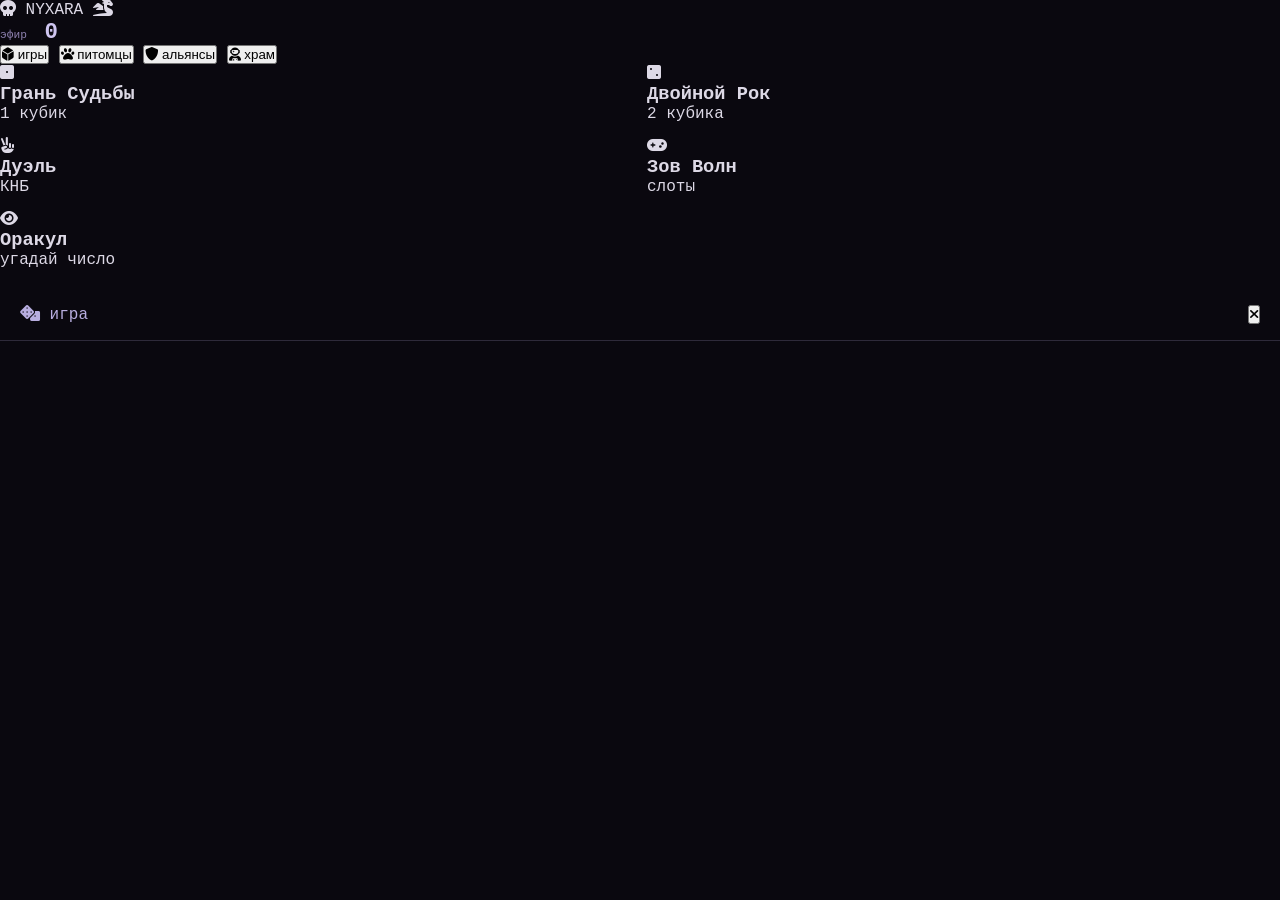
==== commit ecb57e9b: "Update index.html" ====
--- a/web_app/index.html
+++ b/web_app/index.html
@@ -2,78 +2,114 @@
 <html lang="ru">
 <head>
     <meta charset="UTF-8">
-    <meta name="viewport" content="width=device-width, initial-scale=1.0, user-scalable=no, viewport-fit=cover">
-    <title>НИКСАР · Врата эфира</title>
+    <meta name="viewport" content="width=device-width, initial-scale=1.0, viewport-fit=cover, user-scalable=no">
+    <title>NYXARA — Эфирные врата</title>
+    <link rel="stylesheet" href="https://cdnjs.cloudflare.com/ajax/libs/font-awesome/6.0.0-beta3/css/all.min.css">
     <link rel="stylesheet" href="style.css">
     <script src="https://telegram.org/js/telegram-web-app.js"></script>
 </head>
 <body>
-    <div class="mist"></div>
-    <div class="dark-veil"></div>
+    <div class="app-container">
+        <!-- Магический фон -->
+        <div class="bg-void"></div>
+        <div class="bg-stars"></div>
+        <div class="bg-mist"></div>
 
-    <div class="nyxara-container">
-        <header class="rune-header">
-            <div class="sigil">◈ НИКСАР ◈</div>
-            <div class="ether-balance">
+        <!-- ШАПКА С ЛОГОТИПОМ (кликабельно) -->
+        <header class="nyxara-header">
+            <div class="logo-area" id="logoHome">
+                <i class="fas fa-skull"></i>
+                <span class="logo-text">NYXARA</span>
+                <i class="fas fa-dragon"></i>
+            </div>
+            <div class="ether-panel">
                 <span class="ether-label">эфир</span>
                 <span class="ether-value" id="balance">0</span>
+                <i class="fas fa-crystal"></i>
             </div>
         </header>
 
-        <nav class="mystic-tabs">
-            <button class="tab-btn active" data-tab="games">🎲 игры</button>
-            <button class="tab-btn" data-tab="pets">🐉 спутники</button>
-            <button class="tab-btn" data-tab="alliances">🏛️ альянсы</button>
-            <button class="tab-btn" data-tab="profile">👤 храм</button>
+        <!-- МЕНЮ НАВИГАЦИИ -->
+        <nav class="runic-menu">
+            <button class="menu-btn active" data-tab="games"><i class="fas fa-dice-d6"></i> игры</button>
+            <button class="menu-btn" data-tab="pets"><i class="fas fa-paw"></i> питомцы</button>
+            <button class="menu-btn" data-tab="alliances"><i class="fas fa-shield-alt"></i> альянсы</button>
+            <button class="menu-btn" data-tab="profile"><i class="fas fa-user-astronaut"></i> храм</button>
         </nav>
 
+        <!-- ВКЛАДКА: ИГРЫ -->
         <div id="games" class="tab-pane active">
             <div class="games-grid">
-                <div class="game-rune" data-game="dice1">🎲 грань судьбы</div>
-                <div class="game-rune" data-game="dice2">🎲🎲 двойной рок</div>
-                <div class="game-rune" data-game="rps">⚔️ дуэль</div>
-                <div class="game-rune" data-game="slots">🎰 зов волн</div>
-                <div class="game-rune" data-game="guess">🔮 оракул</div>
+                <div class="game-card" data-game="dice1">
+                    <i class="fas fa-dice-one"></i>
+                    <h3>Грань Судьбы</h3>
+                    <p>1 кубик</p>
+                </div>
+                <div class="game-card" data-game="dice2">
+                    <i class="fas fa-dice-two"></i>
+                    <h3>Двойной Рок</h3>
+                    <p>2 кубика</p>
+                </div>
+                <div class="game-card" data-game="rps">
+                    <i class="fas fa-hand-peace"></i>
+                    <h3>Дуэль</h3>
+                    <p>КНБ</p>
+                </div>
+                <div class="game-card" data-game="slots">
+                    <i class="fas fa-gamepad"></i>
+                    <h3>Зов Волн</h3>
+                    <p>слоты</p>
+                </div>
+                <div class="game-card" data-game="guess">
+                    <i class="fas fa-eye"></i>
+                    <h3>Оракул</h3>
+                    <p>угадай число</p>
+                </div>
             </div>
-            <div id="oracle" class="oracle-whisper"></div>
+            <div id="gameResult" class="oracle-container"></div>
         </div>
 
+        <!-- ВКЛАДКА: ПИТОМЦЫ -->
         <div id="pets" class="tab-pane">
-            <div class="pets-section">
-                <h3>✦ твои спутники ✦</h3>
+            <div class="pets-world">
+                <div class="section-title"><i class="fas fa-heart"></i> твои спутники</div>
                 <div id="myPets"></div>
-                <h3>✦ лавка душ ✦</h3>
+                <div class="section-title"><i class="fas fa-store"></i> лавка душ</div>
                 <div id="shopPets"></div>
             </div>
         </div>
 
+        <!-- ВКЛАДКА: АЛЬЯНСЫ -->
         <div id="alliances" class="tab-pane">
             <div id="alliancePanel"></div>
-            <div class="alliance-top">
-                <h3>🏆 топ альянсов</h3>
+            <div class="alliance-rank">
+                <div class="section-title"><i class="fas fa-trophy"></i> топ альянсов</div>
                 <div id="topAlliances"></div>
             </div>
         </div>
 
+        <!-- ВКЛАДКА: ПРОФИЛЬ -->
         <div id="profile" class="tab-pane">
-            <div class="profile-shrine">
-                <div class="avatar-rune">◈ <span id="username">странник</span> ◈</div>
-                <div class="stats-runes">
-                    <div>🎮 <span id="gamesCount">0</span> игр</div>
-                    <div>🏆 <span id="winsCount">0</span> побед</div>
+            <div class="profile-sanctum">
+                <div class="profile-icon"><i class="fas fa-user-circle"></i></div>
+                <div class="profile-name" id="username">странник</div>
+                <div class="profile-stats">
+                    <div><i class="fas fa-gamepad"></i> <span id="gamesCount">0</span> игр</div>
+                    <div><i class="fas fa-trophy"></i> <span id="winsCount">0</span> побед</div>
                 </div>
-                <button id="bonusBtn" class="ritual-button">✦ получить дар ✦</button>
+                <button id="bonusBtn" class="ritual-btn"><i class="fas fa-gift"></i> получить дар</button>
             </div>
         </div>
     </div>
 
-    <div id="gameModal" class="modal-veil">
-        <div class="modal-rune">
+    <!-- МОДАЛЬНОЕ ОКНО ДЛЯ ИГР -->
+    <div id="gameModal" class="modal-shadow">
+        <div class="modal-crystal">
             <div class="modal-header">
-                <span id="modalTitle">игра</span>
-                <span class="modal-close">✕</span>
+                <span id="modalTitle"><i class="fas fa-dice"></i> игра</span>
+                <button class="modal-closer"><i class="fas fa-times"></i></button>
             </div>
-            <div id="modalBody"></div>
+            <div id="modalBody" class="modal-inner"></div>
         </div>
     </div>
 
--- a/web_app/style.css
+++ b/web_app/style.css
@@ -6,110 +6,99 @@
 }
 
 body {
-    background: #03020a;
-    font-family: 'Segoe UI', 'Courier New', monospace;
-    color: #eef5ff;
+    background: #0a080f;
+    font-family: 'Courier New', 'Segoe UI', monospace;
+    color: #ddd9e6;
     min-height: 100vh;
-    overflow-x: hidden;
-}
-
-.cosmic-void {
+}
+
+.mist {
     position: fixed;
     top: 0;
     left: 0;
     width: 100%;
     height: 100%;
-    background: radial-gradient(ellipse at 30% 40%, #0c0b1a, #010005);
+    background: radial-gradient(circle at 40% 30%, #1e1a2a, #050308);
     z-index: -2;
 }
 
-.star-dust {
+.dark-veil {
     position: fixed;
     width: 100%;
     height: 100%;
-    background-image: radial-gradient(2px 2px at 15% 30%, #fff, rgba(0,0,0,0)),
-                      radial-gradient(1px 1px at 70% 80%, #fff, rgba(0,0,0,0));
+    background-image: radial-gradient(2px 2px at 15% 25%, rgba(180, 160, 220, 0.15), transparent),
+                      radial-gradient(1px 1px at 70% 80%, rgba(150, 130, 200, 0.1), transparent);
     background-repeat: no-repeat;
-    background-size: 300px 300px, 200px 200px;
-    opacity: 0.25;
+    background-size: 400px 400px, 300px 300px;
+    opacity: 0.4;
     pointer-events: none;
-    animation: starMove 60s linear infinite;
+    animation: drift 50s linear infinite;
     z-index: -1;
 }
 
-@keyframes starMove {
+@keyframes drift {
     0% { background-position: 0% 0%, 0% 0%; }
     100% { background-position: 100% 100%, 80% 60%; }
 }
 
-.game-universe {
-    max-width: 550px;
+.nyxara-container {
+    max-width: 520px;
     margin: 0 auto;
     padding: 20px 18px 40px;
     position: relative;
     z-index: 2;
 }
 
-.ethereal-header {
+.rune-header {
     display: flex;
     justify-content: space-between;
     align-items: baseline;
-    margin-bottom: 28px;
-    border-bottom: 1px solid rgba(100, 150, 255, 0.4);
+    margin-bottom: 30px;
+    border-bottom: 1px solid #2e2a3a;
     padding-bottom: 12px;
 }
 
-.rune-title {
-    display: flex;
-    gap: 8px;
-    align-items: baseline;
-}
-
-.rune-title h1 {
-    font-size: 1.7rem;
-    letter-spacing: 6px;
-    background: linear-gradient(135deg, #e0e7ff, #9bb3ff);
-    -webkit-background-clip: text;
-    background-clip: text;
-    color: transparent;
-    text-shadow: 0 0 5px #5f7fff;
-}
-
-.rune {
-    font-size: 1.5rem;
-    color: #7c93ff;
-}
-
-.soul-balance {
-    background: rgba(10, 20, 40, 0.7);
-    backdrop-filter: blur(10px);
-    padding: 5px 18px;
-    border-radius: 60px;
-    border: 1px solid #5f7fff;
-}
-
-.balance-number {
-    font-size: 1.6rem;
-    font-weight: bold;
-    color: #f0f5ff;
-}
-
-.mystic-nav {
+.sigil {
+    font-size: 1.3rem;
+    letter-spacing: 4px;
+    color: #b8aee0;
+    text-shadow: 0 0 3px #2a2540;
+}
+
+.ether-balance {
+    background: #120e1c;
+    padding: 5px 16px;
+    border-radius: 40px;
+    border: 1px solid #3a3350;
+}
+
+.ether-label {
+    font-size: 0.7rem;
+    color: #8e81b0;
+    margin-right: 8px;
+}
+
+.ether-value {
+    font-size: 1.4rem;
+    font-weight: bold;
+    color: #cfc5f0;
+}
+
+.mystic-tabs {
     display: flex;
     gap: 6px;
-    background: rgba(0, 0, 0, 0.6);
-    backdrop-filter: blur(12px);
+    background: #0c0914;
     border-radius: 60px;
     padding: 6px;
     margin-bottom: 28px;
-    border: 1px solid #2c3f66;
-}
-
-.nav-tab {
+    border: 1px solid #2e2a3a;
+}
+
+.tab-btn {
     flex: 1;
     background: none;
     border: none;
-    color: #bbccff;
+    color: #8e81b0;
     padding: 10px 0;
     border-radius: 40px;
     font-weight: bold;
@@ -119,98 +108,213 @@
     transition: 0.2s;
 }
 
-.nav-tab.active {
-    background: rgba(80, 130, 255, 0.3);
-    color: white;
-    box-shadow: 0 0 8px #3f6eff;
-}
-
-.dimension {
+.tab-btn.active {
+    background: #1e1930;
+    color: #e0d6ff;
+    box-shadow: 0 0 6px #3a3350;
+}
+
+.tab-pane {
     display: none;
-    animation: fadeIn 0.3s;
-}
-
-.dimension.active {
+    animation: fade 0.3s;
+}
+
+.tab-pane.active {
     display: block;
 }
 
-@keyframes fadeIn {
-    from { opacity: 0; transform: translateY(10px);}
-    to { opacity: 1; transform: translateY(0);}
-}
-
-.games-crystal {
+@keyframes fade {
+    from { opacity: 0; transform: translateY(10px); }
+    to { opacity: 1; transform: translateY(0); }
+}
+
+.games-grid {
     display: grid;
     grid-template-columns: repeat(2, 1fr);
     gap: 14px;
     margin-bottom: 20px;
 }
 
-.game-card {
-    background: rgba(6, 10, 25, 0.8);
-    backdrop-filter: blur(6px);
-    border: 1px solid #2c3f66;
+.game-rune {
+    background: #0f0c18;
+    border: 1px solid #2e2a3a;
     border-radius: 28px;
-    padding: 18px 8px;
+    padding: 20px 8px;
     text-align: center;
     cursor: pointer;
     transition: 0.2s;
-}
-
-.game-card:hover {
-    border-color: #9bb3ff;
-    background: rgba(20, 40, 70, 0.9);
+    color: #cbc3e6;
+}
+
+.game-rune:hover {
+    border-color: #6a5a8a;
+    background: #18132a;
     transform: scale(0.97);
 }
 
-.oracle-glow {
-    background: rgba(0, 0, 0, 0.5);
-    border-left: 3px solid #7c93ff;
+.oracle-whisper {
+    background: #0b0813cc;
+    border-left: 3px solid #6a5a8a;
     padding: 14px;
     border-radius: 20px;
+    text-align: center;
     font-size: 0.8rem;
-    text-align: center;
-}
-
-.pet-grid {
-    display: grid;
-    grid-template-columns: repeat(2, 1fr);
-    gap: 12px;
-    margin: 16px 0;
+}
+
+.pets-section h3 {
+    font-size: 1rem;
+    margin: 20px 0 12px;
+    color: #b8aee0;
+    letter-spacing: 2px;
 }
 
 .pet-card {
-    background: #0e1122;
+    background: #0f0c18;
+    border: 1px solid #2e2a3a;
     border-radius: 24px;
     padding: 12px;
-    text-align: center;
-    border: 1px solid #3b4a77;
-}
-
-.modal-crystal {
-    background: #0a0d1c;
-    border: 1px solid #7c93ff;
+    margin-bottom: 10px;
+    display: flex;
+    justify-content: space-between;
+    align-items: center;
+}
+
+.pet-name {
+    font-weight: bold;
+    color: #cfc5f0;
+}
+
+.pet-level {
+    font-size: 0.7rem;
+    color: #8e81b0;
+}
+
+.pet-btn {
+    background: #1e1930;
+    border: 1px solid #4a3e68;
+    padding: 6px 12px;
+    border-radius: 20px;
+    cursor: pointer;
+    font-size: 0.7rem;
+    color: #e0d6ff;
+}
+
+.alliance-card {
+    background: #0f0c18;
+    border: 1px solid #2e2a3a;
+    border-radius: 24px;
+    padding: 16px;
+    margin-bottom: 16px;
+}
+
+.alliance-top {
+    margin-top: 20px;
+    background: #0b0813cc;
+    border-radius: 24px;
+    padding: 16px;
+}
+
+.profile-shrine {
+    background: #0f0c18;
+    border-radius: 36px;
+    padding: 28px 20px;
+    text-align: center;
+    border: 1px solid #2e2a3a;
+}
+
+.avatar-rune {
+    font-size: 1.4rem;
+    margin-bottom: 16px;
+    letter-spacing: 2px;
+    color: #b8aee0;
+}
+
+.stats-runes {
+    display: flex;
+    justify-content: center;
+    gap: 40px;
+    margin: 20px 0;
+}
+
+.stats-runes div {
+    text-align: center;
+    color: #8e81b0;
+}
+
+.stats-runes span {
+    font-size: 1.6rem;
+    font-weight: bold;
+    display: block;
+    color: #cfc5f0;
+}
+
+.ritual-button {
+    background: #1e1930;
+    border: 1px solid #4a3e68;
+    padding: 12px;
+    border-radius: 60px;
+    font-weight: bold;
+    cursor: pointer;
+    color: #e0d6ff;
+    width: 100%;
+    letter-spacing: 1px;
+}
+
+.modal-veil {
+    display: none;
+    position: fixed;
+    top: 0;
+    left: 0;
+    width: 100%;
+    height: 100%;
+    background: rgba(5, 3, 10, 0.96);
+    align-items: center;
+    justify-content: center;
+    z-index: 1000;
+}
+
+.modal-rune {
+    background: #0c0914;
+    border: 1px solid #4a3e68;
     border-radius: 36px;
     width: 90%;
     max-width: 360px;
-    margin: auto;
 }
 
 .modal-header {
     display: flex;
     justify-content: space-between;
     padding: 16px 20px;
-    border-bottom: 1px solid #2c3f66;
-}
-
-.ritual-button {
-    background: #16203f;
-    border: 1px solid #6a85b5;
-    padding: 12px;
-    border-radius: 60px;
-    font-weight: bold;
-    cursor: pointer;
-    color: white;
+    border-bottom: 1px solid #2e2a3a;
+    color: #b8aee0;
+}
+
+.modal-close {
+    cursor: pointer;
+    font-size: 1.4rem;
+    color: #8e81b0;
+}
+
+.modal-body {
+    padding: 20px;
+    text-align: center;
+}
+
+.dice-group {
+    display: grid;
+    grid-template-columns: repeat(3, 1fr);
+    gap: 12px;
+    margin: 16px 0;
+}
+
+.dice-btn {
+    background: #120e1c;
+    border: 1px solid #3a3350;
+    padding: 14px;
+    border-radius: 28px;
+    font-size: 1.2rem;
+    cursor: pointer;
+    color: #cfc5f0;
 }
 
 .toast-mystic {
@@ -218,13 +322,20 @@
     bottom: 20px;
     left: 50%;
     transform: translateX(-50%);
-    background: #020617dd;
-    backdrop-filter: blur(16px);
-    border: 1px solid #7c93ff;
+    background: #0b0813dd;
+    backdrop-filter: blur(12px);
+    border: 1px solid #6a5a8a;
     padding: 8px 22px;
     border-radius: 60px;
     z-index: 1100;
     font-weight: bold;
     letter-spacing: 1px;
-    animation: fadeUp 0.2s;
-}
+    font-size: 0.8rem;
+    color: #e0d6ff;
+    animation: whisperFade 0.3s;
+}
+
+@keyframes whisperFade {
+    from { opacity: 0; transform: translate(-50%, 20px); }
+    to { opacity: 1; transform: translate(-50%, 0); }
+}
